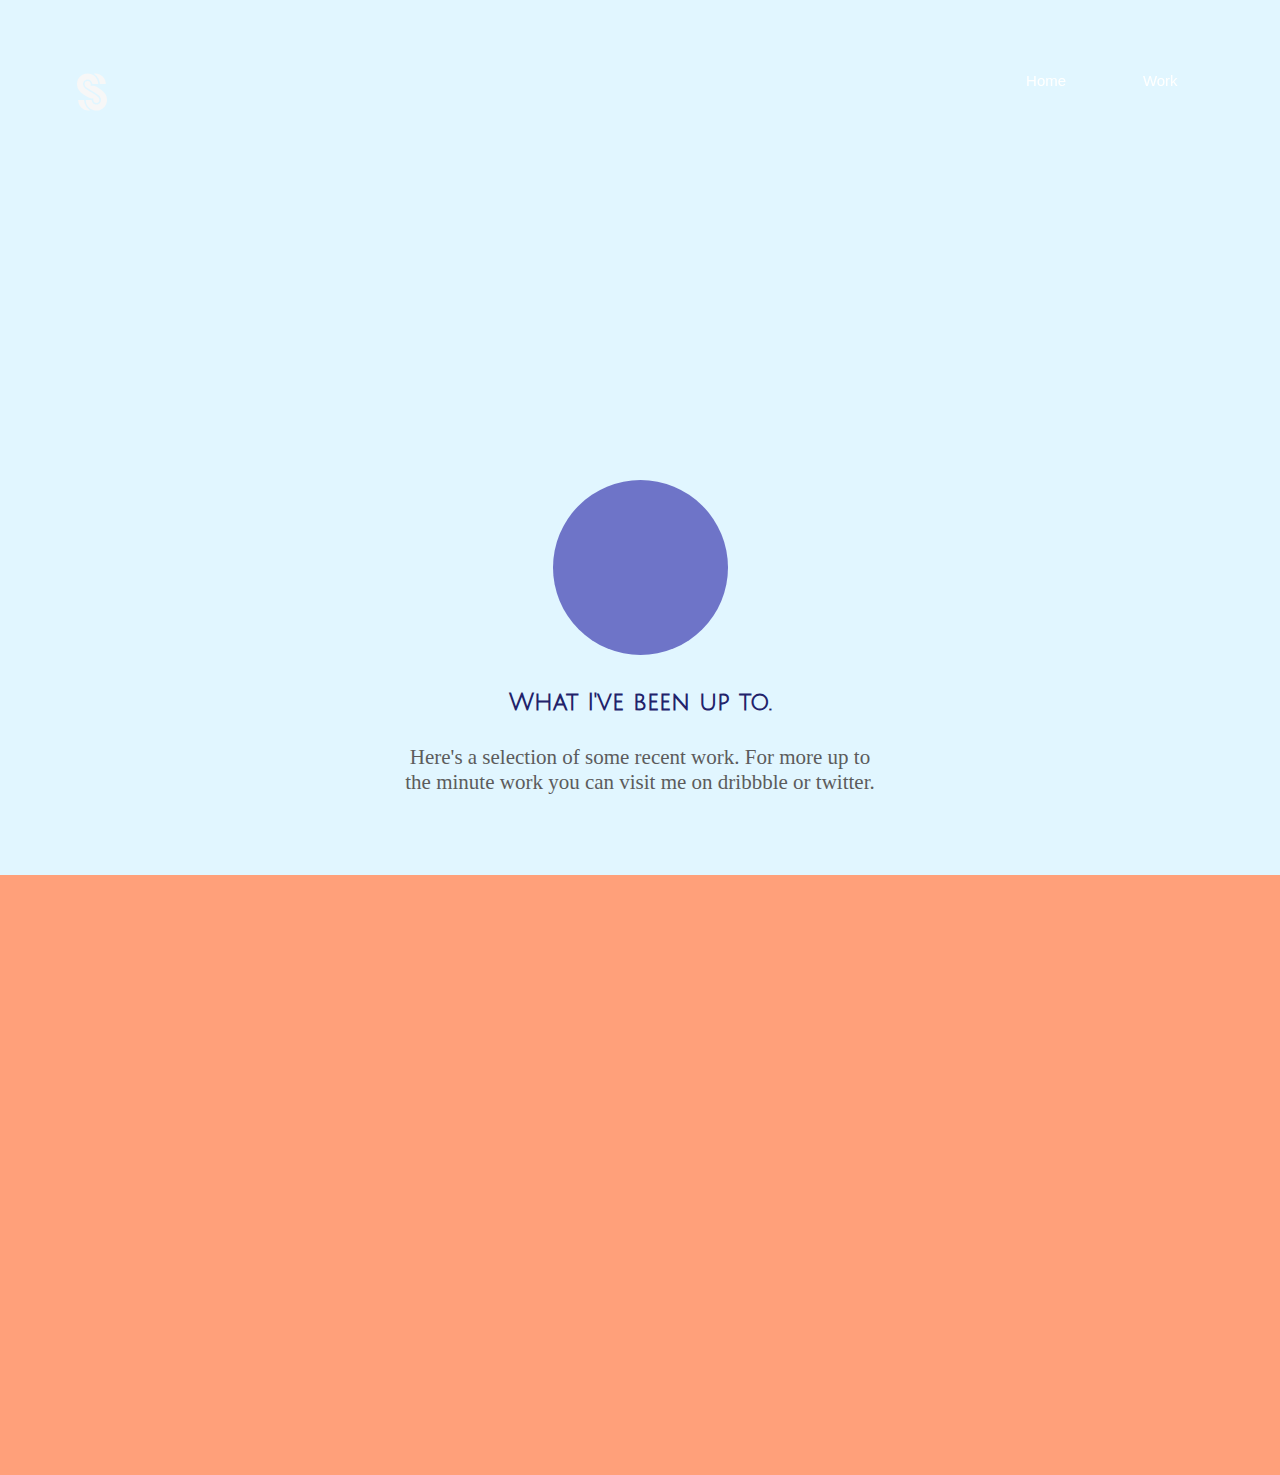
==== work.html @ a0c5b345 "work page update" ====
<!DOCTYPE html>
<html lang="en">
<head>
    <meta charset="UTF-8">
    <meta name="viewport" content="width=device-width, initial-scale=1.0">
    <meta http-equiv="X-UA-Compatible" content="ie=edge">
    <title>Sourabh Singh - a Web developer & designer - Home</title>
    <link rel="shortcut icon" type="image/png" href="assets/icon.png">
    <meta name="theme-color" content="#4e4ea1">
    <link rel="stylesheet" href="css/work-p.css">
</head>
<body>
    <section class="landscape">
        <img src="assets/landscape.svg" alt="landscape">
    </section>
    <section class="header-section">
        <header class="header">
            <div class="logo"><a href="https://www.portfolio2k19.tk/"><img src="assets/Mobo.svg" alt="logo" height="40"
                        width="30"></a></div>
            <div style="float: right; width: 100vw;">
                <ul>
                    <li><a href="https://www.portfolio2k19.tk/" class="link">Home</a></li>
                    <li><a href="work.html" class="link">Work</a></li>
                </ul>
            </div>
        
        </header>
    </section>
    <section class="svg-section">
        <div class="svg-div"></div>
        <div class="svg-text">
            <h3>What I've been up to.</h3>
            <p>Here's a selection of some recent work. For more up to
            the minute work you can visit me on dribbble or twitter.</p>
        </div>
        
    </section>
    <section class="project-section">
        <div class="project-div">

        </div>

    </section>
    <script src="https://ajax.googleapis.com/ajax/libs/jquery/3.4.1/jquery.min.js"></script>
    <script src="js/script.js"></script>
    <script src="js/work.js"></script>
</body>
</html>
---- css/work-p.css ----
@import url('https://fonts.googleapis.com/css?family=Julius+Sans+One|Open+Sans:400,700&display=swap');

*{
    margin: 0;
    padding: 0;
    box-sizing: border-box;
    overflow-x: hidden;
}

body{
     
       background-color: #e1f6ff; 
}
body::-webkit-scrollbar {
    width: 6px;
}
 
body::-webkit-scrollbar-track {
    background: transparent;
}
 
body::-webkit-scrollbar-thumb {
  background-color: #6e74c8;
    border-bottom-left-radius: 10px;
    border-bottom-right-radius: 10px;

}

header{
    display: flex;
    flex-direction: row;
    width:100vw;
    height:15vh;
    background:transparent;
    position: fixed;
    top: 0;
    overflow:hidden;
    transition: top 1s ease-in-out;
}

.fixed-header{
    background-color:rgba(110,116,200,0.8);
    height:20vh;
    z-index:999;
}
.nav-up {
    top: -30vh;
}


.logo{
    margin:8vh 0 0 6vw;
    position:absolute;
}
.mg{
    margin-top: 7vh;
}


header>div>ul{
    display: flex;
    flex-direction: row;
    float: right !important;
    list-style: none;
    margin:8vh 8vw 0 0 ;

}
header>div>ul>li{
    text-decoration: none;
}
header>div>ul>li>a{
    color:white;
     text-decoration: none;
     font-family: Verdana, Geneva, Tahoma, sans-serif;;
     padding-left:6vw;
     font-size: 15px;
    transition: color 0.5s;
}
.link:hover{
    color:#22226a;
}
.fcolor{
    color:white;
}

section{
    height:1800px;
    width: 100%;
}
.header-section{
    width: 100%;
    height: 400px;
    background: url("../assets/work-bg_3.svg") no-repeat;
    background-size: cover;
    background-position: 0  -20px;
}
.svg-section{
    width: 100%;
    height: 475px;
    align-content: center;
    text-align: center;
    overflow: hidden;
}
.svg-div{
    display: inline-block;
    background:#6e74c8;
    border-radius:50% ;
    height:175px;
    width: 175px;
    margin-top: 80px;

}
.svg-text{
    width: 100%;
    height:200px;
    font-family: serif;
    margin: 30px 0px 0px 0px;
}
.svg-text>h3{
    font-family: 'Julius Sans One', sans-serif;
    color:#22226a;
    font-size: 24px;
}
.svg-text>p{
    display: inline-block;
    font-size: 21px;
    margin-top:30px;
    width: 480px;
    color:rgb(92, 92, 92);
}


.project-section{
    width: 100%;
    height: auto;
}
.project-div{
    width: 100%;
    height: 600px;
    background: lightsalmon;
}


.landscape{
    display:none;
}


@media (max-width: 700px){
    .header-section{
    
    height: 400px;
    background: url("../assets/mh-bg_4.svg") no-repeat;
    background-size: cover;
    background-position:center;
}
.fixed-header{
    height: 16vh;
}
header>div>ul{
    
    margin:6vh 8vw 0 0 ;

}
.logo{
    margin:5vh 0 0 6vw;
    position:absolute;
}
.svg-text>p{
    font-size: 21px;
    margin-top:30px;
    color:rgb(92, 92, 92);
}
.svg-text>p{
    font-size: 21px;
    width:100%;
    
}
}

@media (max-width:800px) and (orientation:landscape){
    section{
        display:none;
    }
    footer{
        display:none;
    }
    .landscape{
        display: flex;
        width: 100vw;
        height: 100vh;
        position: absolute;
        justify-content: space-around;
        align-items: center;
        background:#6e74c8;
        
    }
    .landscape>img{
        width:25vh;
        height:25vh;
    }
}
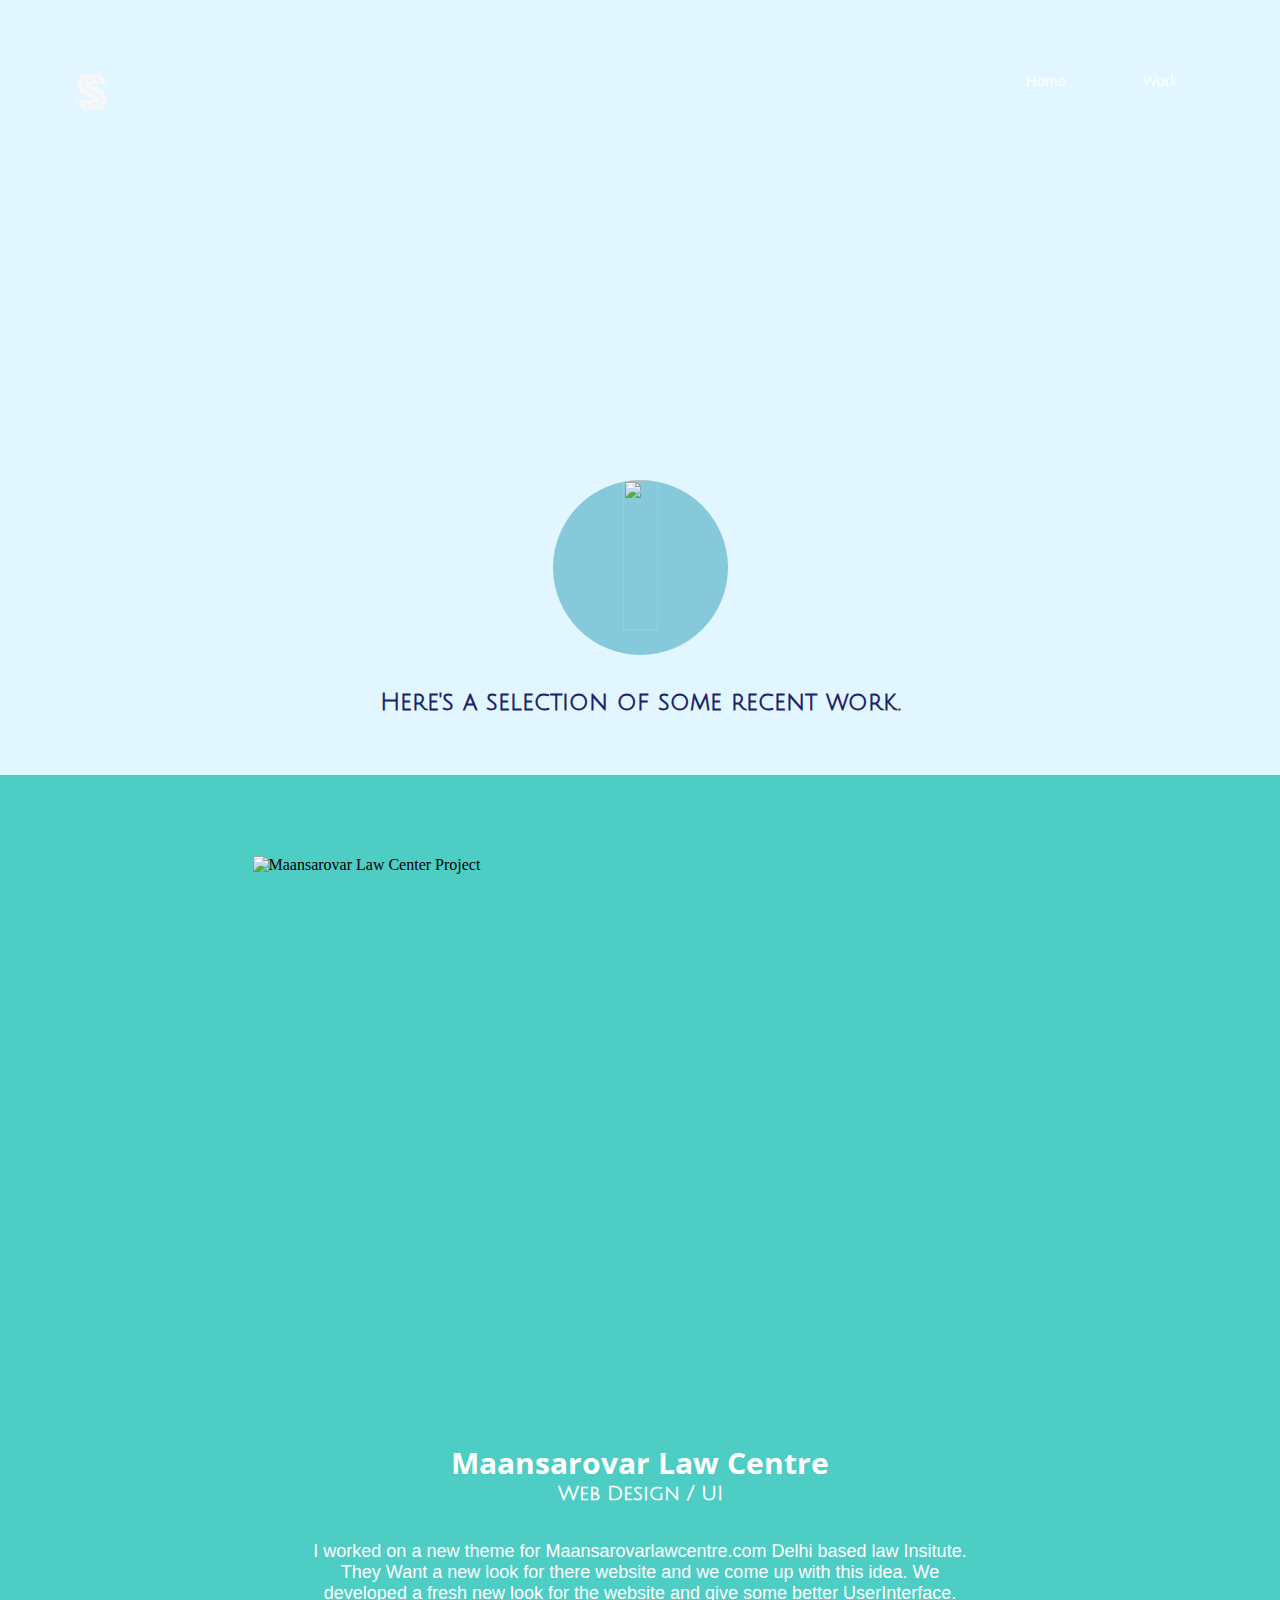
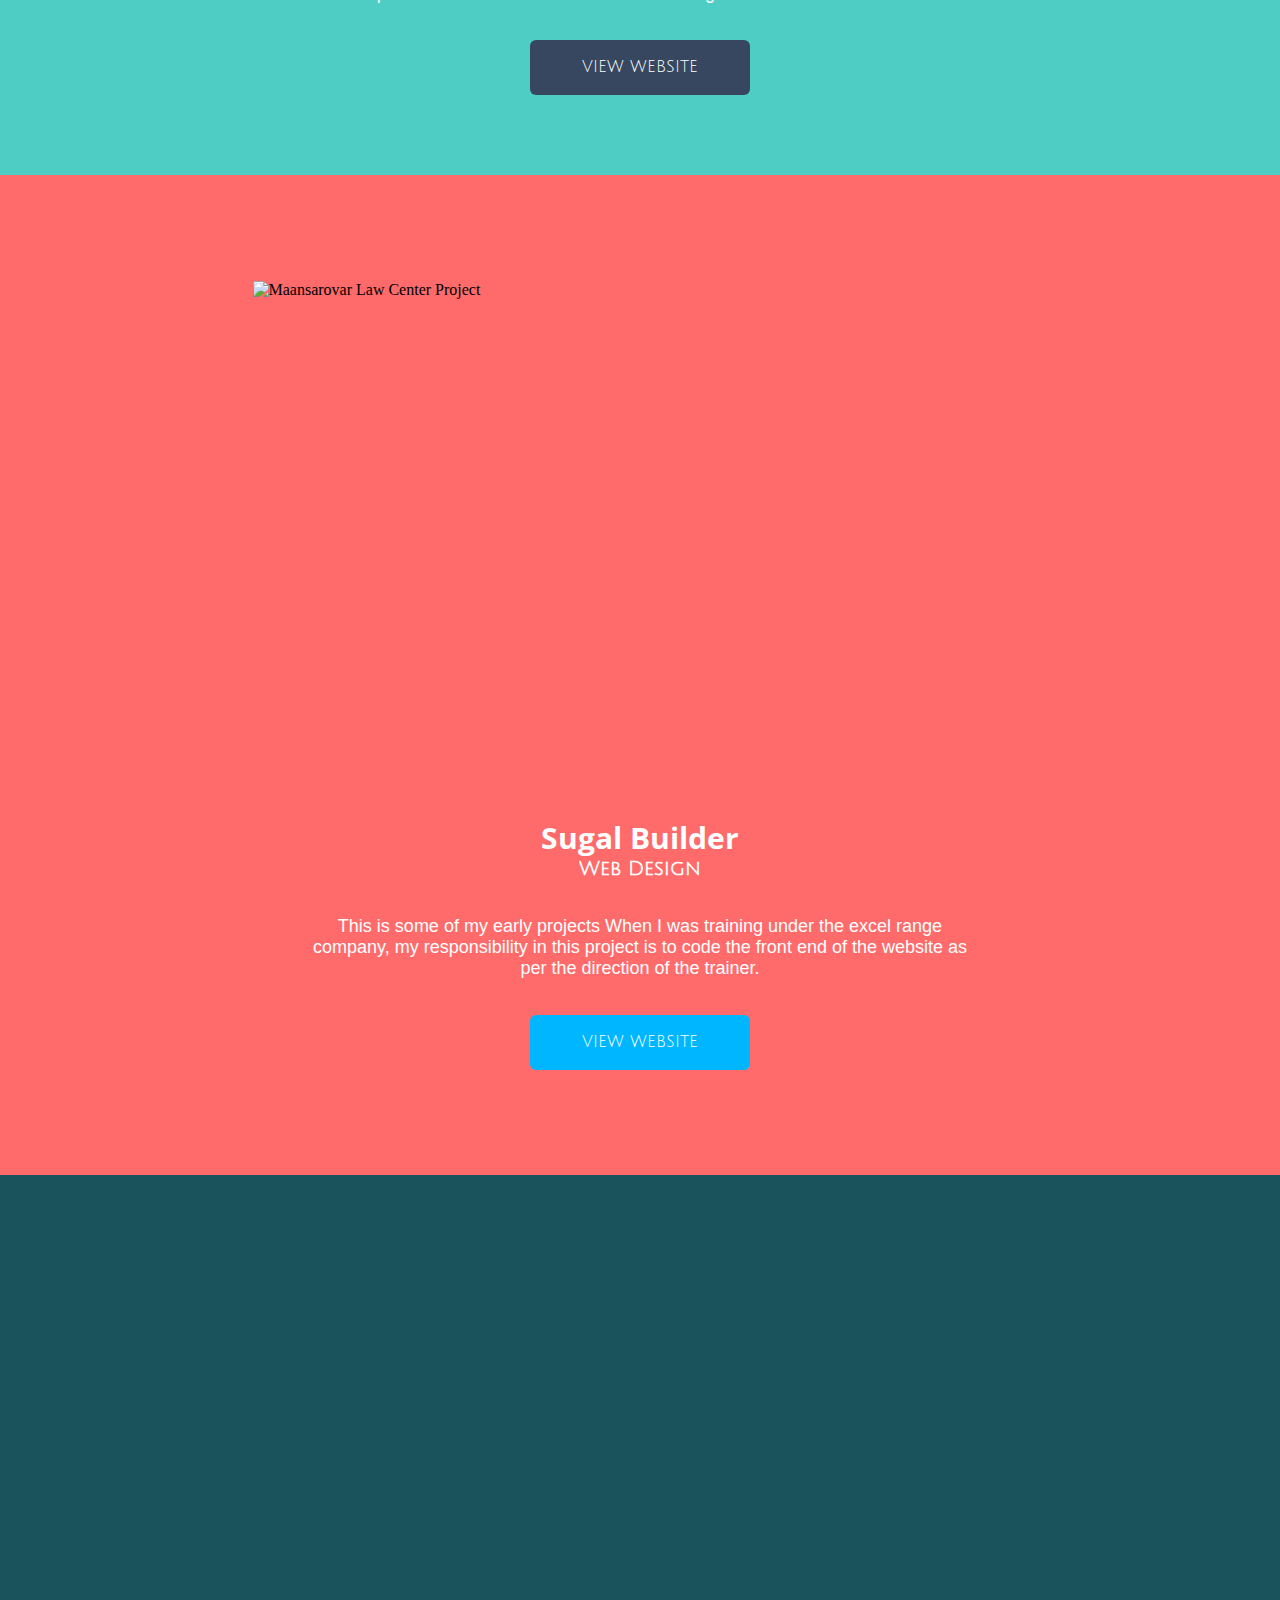
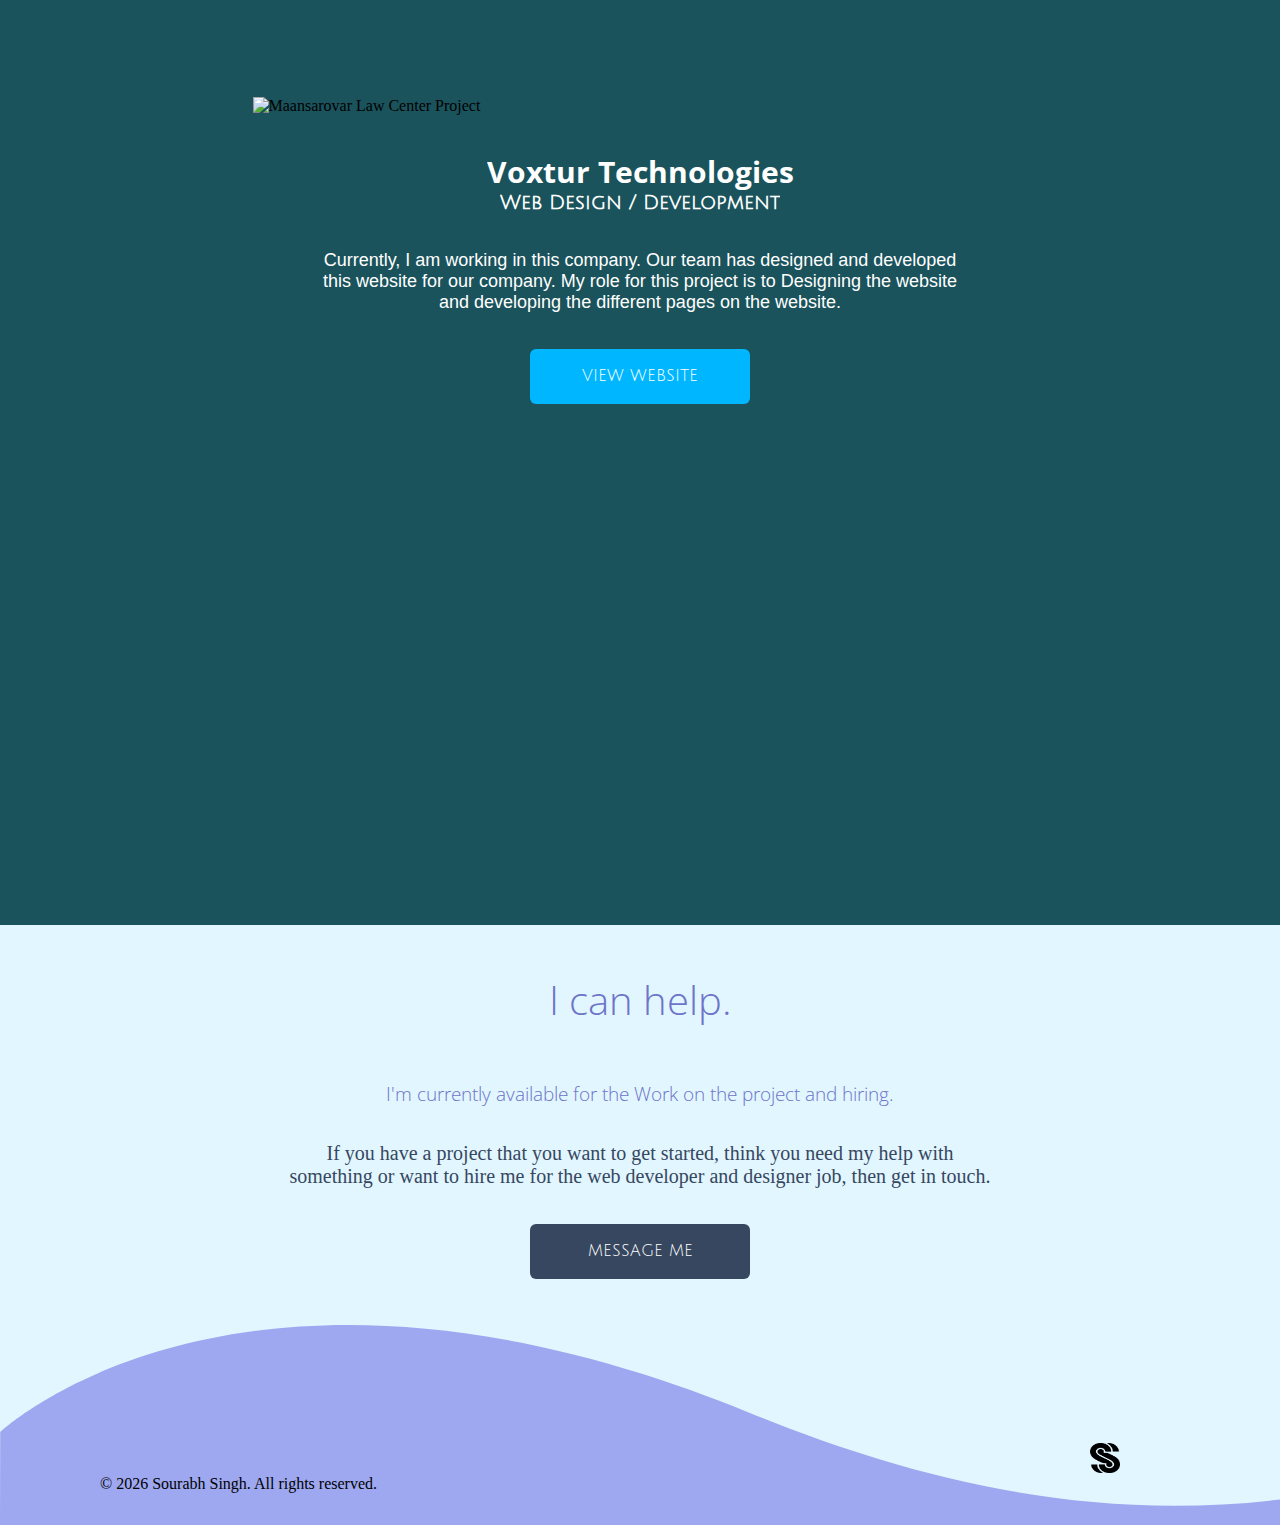
==== commit 846dafd6: "index update" ====
--- a/work.html
+++ b/work.html
@@ -27,20 +27,69 @@
         </header>
     </section>
     <section class="svg-section">
-        <div class="svg-div"></div>
+        <div class="svg-div">
+            <img src="assets/pen_1.png" style="height: 150px; width:35px;">
+        </div>
         <div class="svg-text">
-            <h3>What I've been up to.</h3>
-            <p>Here's a selection of some recent work. For more up to
-            the minute work you can visit me on dribbble or twitter.</p>
+            <h3>Here's a selection of some recent work.</h3>
         </div>
         
     </section>
     <section class="project-section">
         <div class="project-div">
+            <img src="assets/maan_1.png" alt="Maansarovar Law Center Project" class="project-img"><br><br>
+            <h1 class="ph">Maansarovar Law Centre</h1>
+            <h4 class="sph">Web Design / UI</h4><br><br>
+            <p class="dis">I worked on a new theme for Maansarovarlawcentre.com Delhi based law Insitute. They Want a new look for there website
+            and we come up with this idea. We developed a fresh new look for the website and give some better UserInterface. </p>
+            <Br><br> <a href="http://www.excelrange.com/test" target="_blank"><div class="pro-btn">VIEW WEBSITE</div></a>        
+        </div>
+        <div class="project-div" style="background-color: #FF6B6B">
+            <img src="assets/sbd.png" alt="Maansarovar Law Center Project" class="project-img img1" style="height: 500px;"><br><br>
+            <h1 class="ph">Sugal Builder</h1><p></p>
+            <h4 class="sph">Web Design</h4><br><br>
+            <p class="dis">This is some of my early projects When I was training under the excel range company, my responsibility in this project
+            is to code the front end of the website as per the direction of the trainer.
+            </p>
+            <Br><br> <a href="http://www.sbd.in" target="_blank">
+                <div class="pro-btn" style="background-color: rgb(0, 183, 255);">VIEW WEBSITE</div>
+            </a>
+        </div>
+        <div class="project-div mobo-div" style="background-color: #1A535C; height: 1350px;">
+            <img src="assets/vox_1.png" alt="Maansarovar Law Center Project" class="project-img img2" style="height: auto;"><br><br>
+            <h1 class="ph">Voxtur Technologies</h1>
+            <p></p>
+            <h4 class="sph">Web Design / Development</h4><br><br>
+            <p class="dis">
+                Currently, I am working in this company. Our team has designed and developed this website for our company. My role
+                for this project is to Designing the website and developing the different pages on the website.
+            </p>
+            <Br><br> <a href="http://www.voxturtechnologies.com" target="_blank">
+                <div class="pro-btn" style="background-color: rgb(0, 183, 255);">VIEW WEBSITE</div>
+            </a>
+        </div>
+        
+    </section>
+    <section class="msg-sec">
 
+            <h1 class="msg-h msg-h1">I can help.</h1><bR><Br><bR>
+            <h3 class="msg-h">I'm currently available for the Work on the project and hiring.</h3><Br><br>
+            <p class="msg-p">If you have a project that you want to get started, think you need my help with something or want to  hire me for the web
+            developer and designer job, then get in touch.</p><Br><br>
+            <a href="mailto:sourabhsingh01998@gmail.com" class="pro-btn">MESSAGE ME</a>
+    </section>
+    <footer>
+        <div class="copy">
+            <p>© <script type="text/javascript">
+                var dt = new Date();
+                document.write(dt.getFullYear()); 
+            </script> Sourabh Singh. All rights reserved.</p>
         </div>
-
-    </section>
+        <div class="address">
+            <center><img src="assets/icon.png"></center><br>
+            <!-- <p>H.no.- 285<br>Mungeshpur,<Br>Delhi-110039</p> -->
+        </div>
+    </footer>
     <script src="https://ajax.googleapis.com/ajax/libs/jquery/3.4.1/jquery.min.js"></script>
     <script src="js/script.js"></script>
     <script src="js/work.js"></script>
--- a/css/work-p.css
+++ b/css/work-p.css
@@ -39,7 +39,7 @@
 }
 
 .fixed-header{
-    background-color:rgba(110,116,200,0.8);
+    background-color:rgba(110,116,200,.9);
     height:20vh;
     z-index:999;
 }
@@ -96,14 +96,14 @@
 }
 .svg-section{
     width: 100%;
-    height: 475px;
+    height: 375px;
     align-content: center;
     text-align: center;
     overflow: hidden;
 }
 .svg-div{
     display: inline-block;
-    background:#6e74c8;
+    background:#86c9da;
     border-radius:50% ;
     height:175px;
     width: 175px;
@@ -121,13 +121,6 @@
     color:#22226a;
     font-size: 24px;
 }
-.svg-text>p{
-    display: inline-block;
-    font-size: 21px;
-    margin-top:30px;
-    width: 480px;
-    color:rgb(92, 92, 92);
-}
 
 
 .project-section{
@@ -136,9 +129,114 @@
 }
 .project-div{
     width: 100%;
-    height: 600px;
-    background: lightsalmon;
-}
+    height: 1000px;
+    background: #4ECDC4;
+    display: flex;
+    flex-direction: column;
+    justify-content: center;
+    align-items: center;
+}
+
+.project-img{
+    width: 775px;
+    height: 550px;
+}
+
+.ph{
+     font-family: 'Open Sans';
+    color:white;
+    font-size: 30px;
+}
+
+.sph{
+    font-family: 'Julius Sans one';
+    color: white;
+    font-size: 20px;
+}
+.dis{
+    width: 52%;
+    font-family: Arial, Helvetica, sans-serif;
+    color:white;
+    font-size: 18px;
+    text-align: center;
+    font-weight: lighter;
+}
+
+.pro-btn{
+    width:220px;
+    height: 55px;
+    background-color: #374760;
+    border:none;
+    border-radius: 6px;
+    display: flex;
+    align-items: center;
+    justify-content: space-around;
+    font-family: 'Julius Sans one';
+    font-size: 16px;
+    color:white;
+    text-decoration: none;
+}
+
+.pro-btn:hover{
+    background-color: #2c384b;
+}
+
+
+a{
+    text-decoration: none;
+}
+
+footer{
+        background: url("../assets/footer_2.svg") no-repeat;
+        background-size:cover;
+        background-position:left bottom;
+        height: 200px;
+        width: 100%;
+        overflow: hidden;
+}
+.copy>p{
+    color:black;
+    margin-top:150px;
+    margin-left: 100px;
+}
+.address{
+   float: right;
+   position: relative;
+   bottom:50px;
+   color:black;
+   align-items: center;
+   font-family: Arial, Helvetica, sans-serif;
+   margin-right :160px;
+}
+.address>center>img{
+    height:30px;
+    width: 30px;
+}
+
+.msg-sec{
+    height:400px;
+     display: flex;
+    flex-direction: column;
+    justify-content: center;
+    align-items: center;
+}
+
+.msg-h{
+    color:#6e74c8;
+    font-family: "Open Sans";
+    font-weight: lighter;
+}
+.msg-h1{
+    font-size:40px;
+}
+.msg-p{
+    color:#374760;
+    font-size: 20px;
+    width:55%;
+    text-align: center;
+}
+
+
 
 
 .landscape{
@@ -175,6 +273,77 @@
     font-size: 21px;
     width:100%;
     
+}
+.project-div{
+    width: 100%;
+    height: 700px;
+}
+.project-img{
+    width: 350px;
+    height: 250px;
+}
+.ph{
+    font-size: 25px;
+}
+
+.sph{
+   
+    font-size: 18px;
+}
+.dis{
+    width:95%;
+    font-size: 18px;
+    
+}
+
+footer{
+    height: 80px;
+    background-size:100%;
+}
+
+.copy>p{
+    font-size: 2vw;
+        margin-top:60px;
+    margin-left: 10px;
+}
+.address{
+   float: right;
+   position: relative;
+   bottom:30px;
+   color:black;
+   align-items: center;
+   font-family: Arial, Helvetica, sans-serif;
+   margin-right :70px;
+}
+.address>center>img{
+    height:22px;
+    width: 22px;
+}
+
+.img1{
+    height: 250px!important;
+}
+.mobo-div{
+    height: 850px!important;
+}
+.msg-sec{
+    height:500px;
+     
+}
+
+.msg-h{
+    font-size: 20px;
+    text-align: center;
+    width:95%;
+}
+.msg-h1{
+    font-size:35px;
+}
+.msg-p{
+    color:#374760;
+    font-size: 20px;
+    width:95%;
+    text-align: center;
 }
 }
 
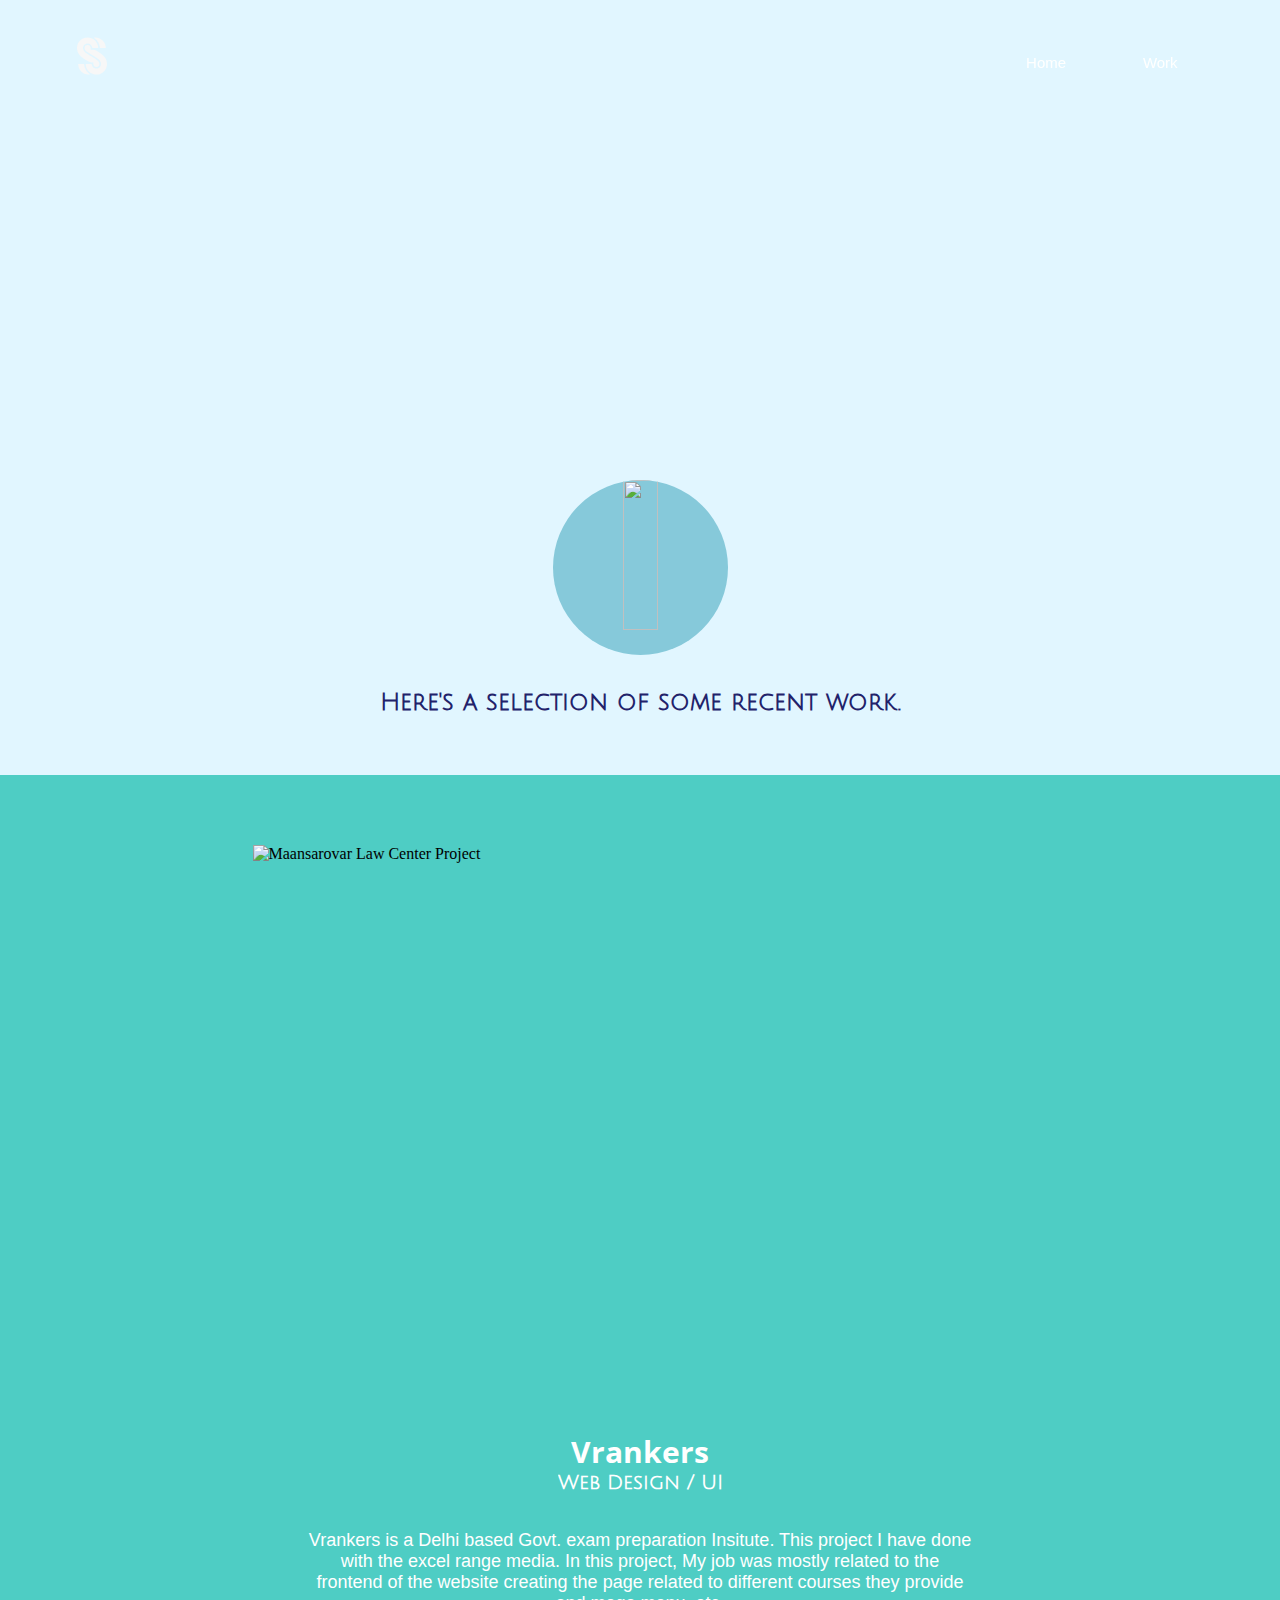
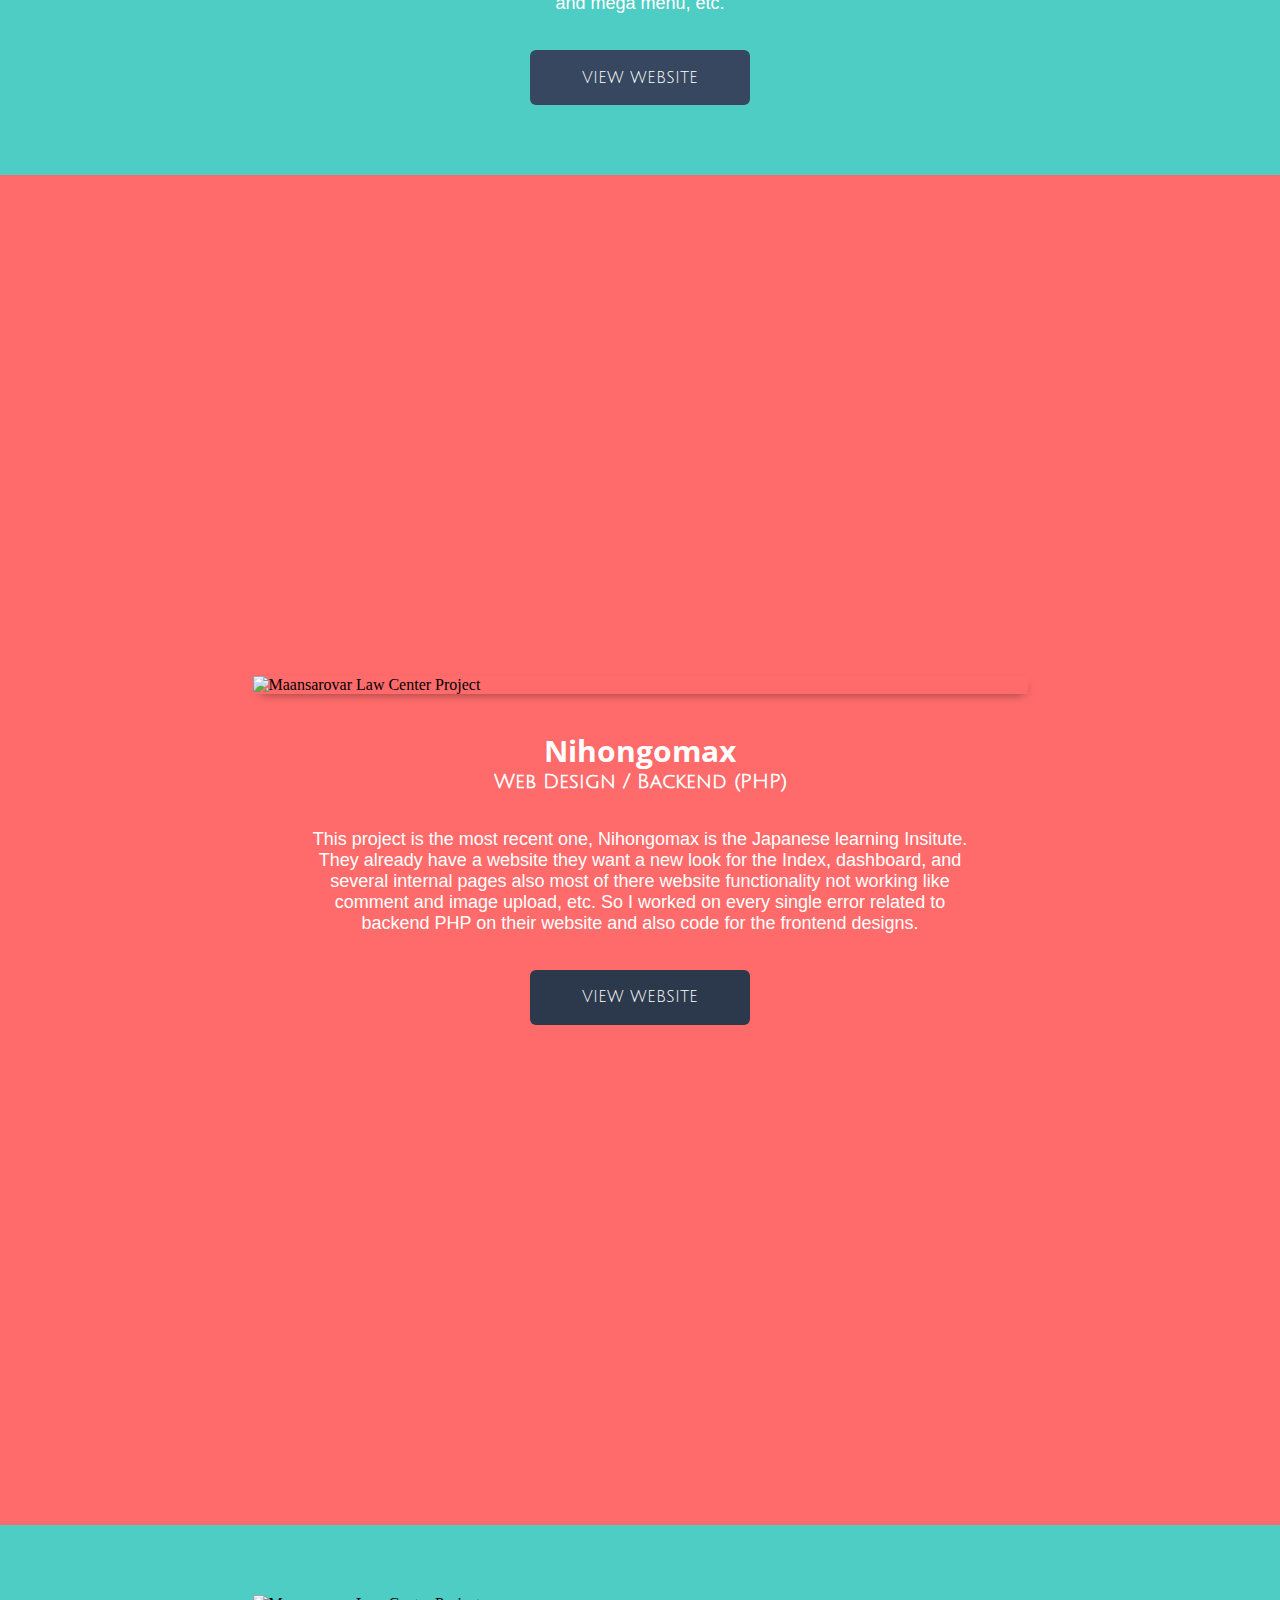
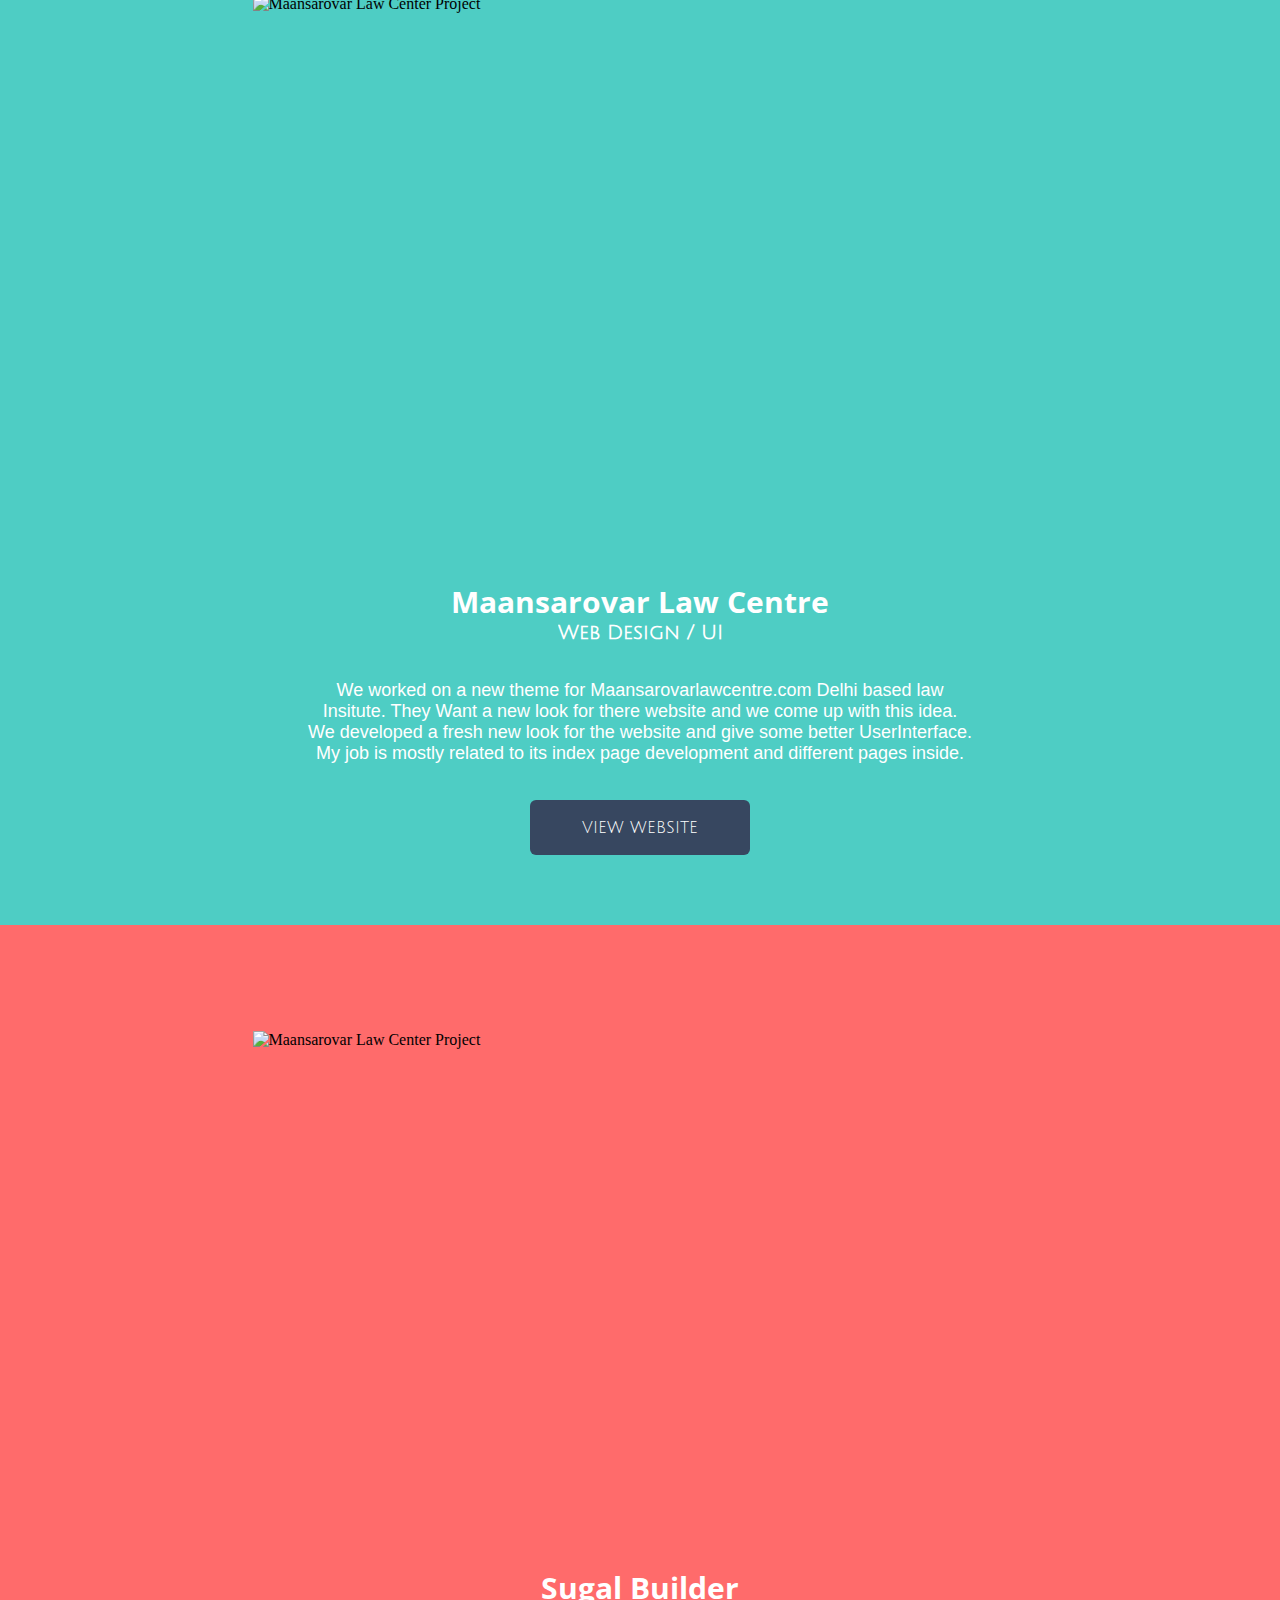
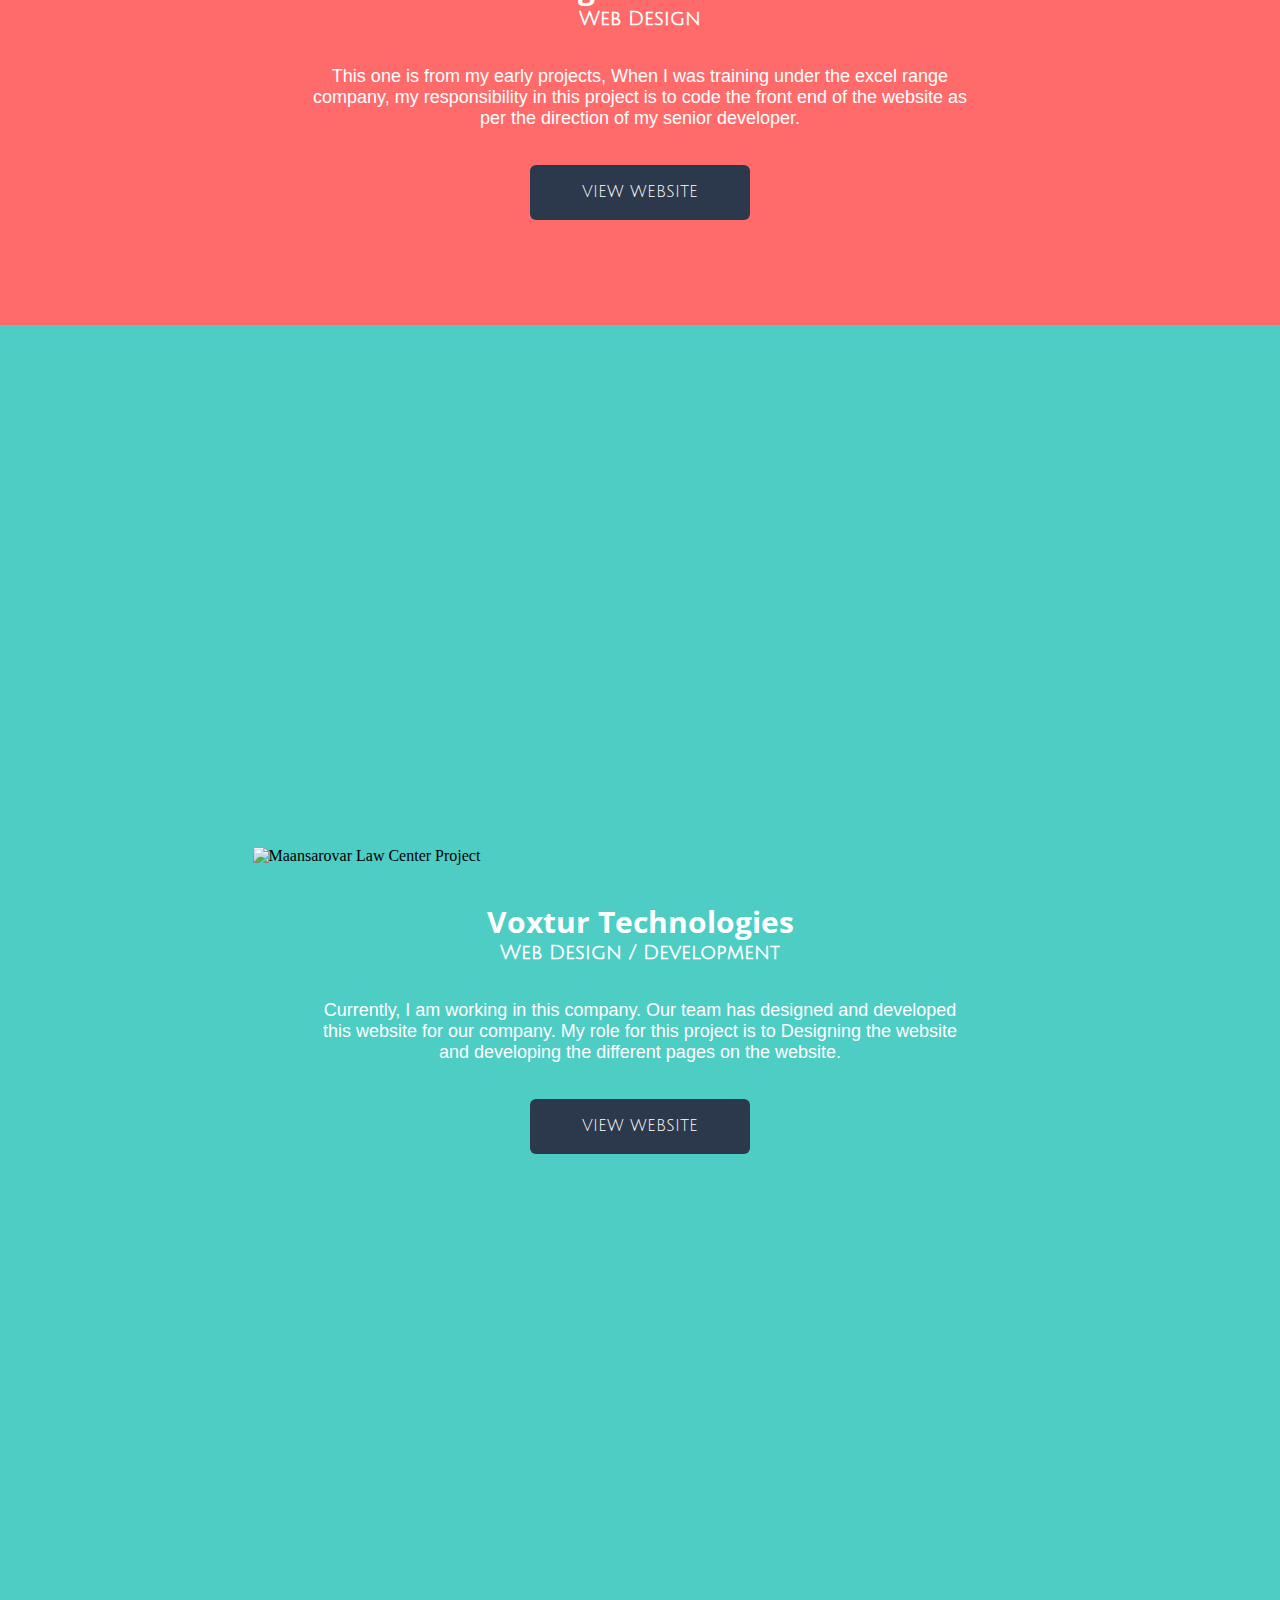
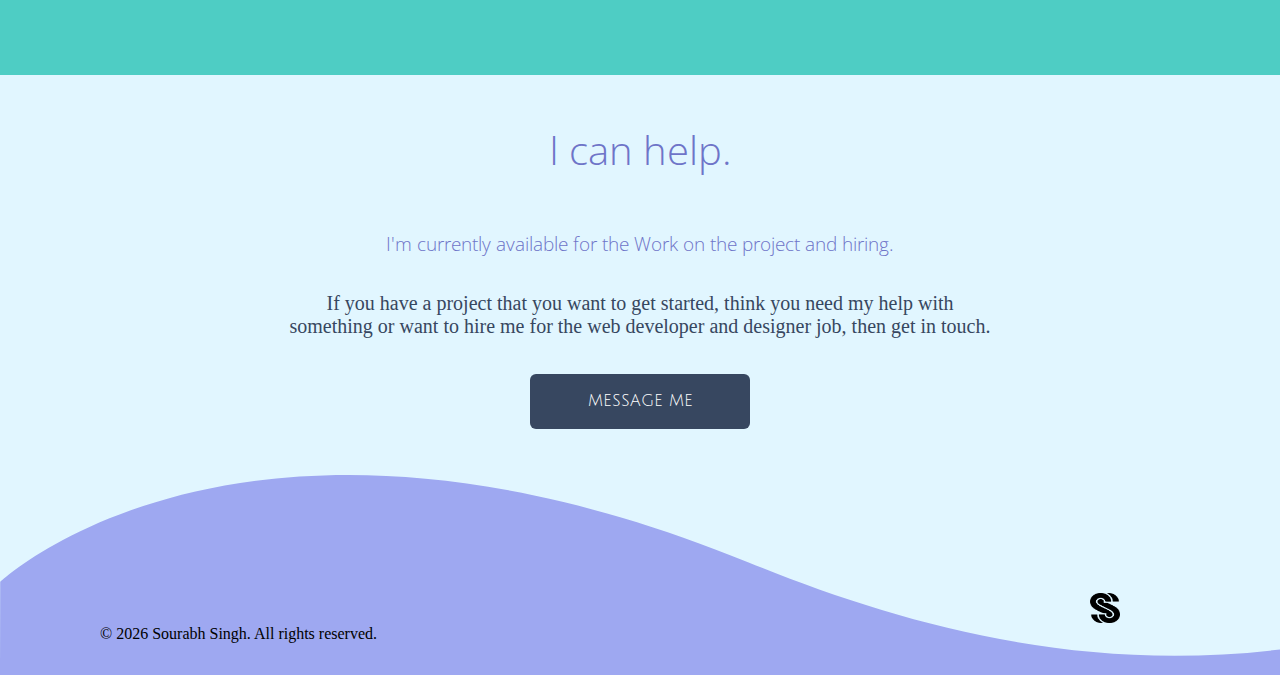
==== commit e89af4bc: "add new projects/ fix errors" ====
--- a/work.html
+++ b/work.html
@@ -3,8 +3,12 @@
 <head>
     <meta charset="UTF-8">
     <meta name="viewport" content="width=device-width, initial-scale=1.0">
+    <meta name="language" content="English">
+   
+
+
     <meta http-equiv="X-UA-Compatible" content="ie=edge">
-    <title>Sourabh Singh - a Web developer & designer - Home</title>
+    <title>Sourabh Singh - a Web developer & designer - Work</title>
     <link rel="shortcut icon" type="image/png" href="assets/icon.png">
     <meta name="theme-color" content="#4e4ea1">
     <link rel="stylesheet" href="css/work-p.css">
@@ -15,11 +19,11 @@
     </section>
     <section class="header-section">
         <header class="header">
-            <div class="logo"><a href="https://www.portfolio2k19.tk/"><img src="assets/Mobo.svg" alt="logo" height="40"
+            <div class="logo"><a href="/"><img src="assets/Mobo.svg" alt="logo" height="40"
                         width="30"></a></div>
-            <div style="float: right; width: 100vw;">
+            <div>
                 <ul>
-                    <li><a href="https://www.portfolio2k19.tk/" class="link">Home</a></li>
+                    <li><a href="/" class="link">Home</a></li>
                     <li><a href="work.html" class="link">Work</a></li>
                 </ul>
             </div>
@@ -36,26 +40,60 @@
         
     </section>
     <section class="project-section">
+        <!-- new projects added -->
+        <div class="project-div">
+            <img src="assets/vrankers.png" alt="Maansarovar Law Center Project" class="project-img"><br><br>
+            <h1 class="ph">Vrankers</h1>
+            <h4 class="sph">Web Design / UI</h4><br><br>
+            <p class="dis">Vrankers is a Delhi based Govt. exam preparation Insitute. This project I have done with the excel range media. In this
+            project, My job was mostly related to the frontend of the website creating the page related to different courses they
+            provide and mega menu, etc.
+            </p>
+            <Br><br> <a href="http://vrankers.com/frontend/" target="_blank">
+                <div class="pro-btn">VIEW WEBSITE</div>
+            </a>
+        </div>
+        <div class="project-div mobo-div" style="background-color: #FF6B6B; height: 1350px;">
+            <img src="assets/nihongomax.png" alt="Maansarovar Law Center Project" class="project-img img2"
+                style="height: auto;-webkit-box-shadow: 2px 4px 11px -6px rgba(0,0,0,0.75);
+-moz-box-shadow: 2px 4px 11px -6px rgba(0,0,0,0.75);
+box-shadow: 2px 4px 11px -6px rgba(0,0,0,0.75);;"><br><br>
+            <h1 class="ph">Nihongomax</h1>
+            <p></p>
+            <h4 class="sph">Web Design / Backend (PHP)</h4><br><br>
+            <p class="dis">
+                This project is the most recent one, Nihongomax is the Japanese learning Insitute. They already have a website they want
+                a new look for the Index, dashboard, and several internal pages also most of there website functionality not working
+                like comment and image upload, etc. So I worked on every single error related to backend PHP on their website and also
+                code for the frontend designs.
+
+            </p>
+            <Br><br> <a href="https://nihongomax.com/" target="_blank">
+                <div class="pro-btn" style="background-color: #2c384b;">VIEW WEBSITE</div>
+            </a>
+        </div>
+        <!-- new project end here -->
         <div class="project-div">
             <img src="assets/maan_1.png" alt="Maansarovar Law Center Project" class="project-img"><br><br>
             <h1 class="ph">Maansarovar Law Centre</h1>
             <h4 class="sph">Web Design / UI</h4><br><br>
-            <p class="dis">I worked on a new theme for Maansarovarlawcentre.com Delhi based law Insitute. They Want a new look for there website
-            and we come up with this idea. We developed a fresh new look for the website and give some better UserInterface. </p>
+            <p class="dis">We worked on a new theme for Maansarovarlawcentre.com Delhi based law Insitute. They Want a new look for there website
+            and we come up with this idea. We developed a fresh new look for the website and give some better UserInterface. My job
+            is mostly related to its index page development and different pages inside.</p>
             <Br><br> <a href="http://www.excelrange.com/test" target="_blank"><div class="pro-btn">VIEW WEBSITE</div></a>        
         </div>
         <div class="project-div" style="background-color: #FF6B6B">
             <img src="assets/sbd.png" alt="Maansarovar Law Center Project" class="project-img img1" style="height: 500px;"><br><br>
             <h1 class="ph">Sugal Builder</h1><p></p>
             <h4 class="sph">Web Design</h4><br><br>
-            <p class="dis">This is some of my early projects When I was training under the excel range company, my responsibility in this project
-            is to code the front end of the website as per the direction of the trainer.
+            <p class="dis">This one is from my early projects, When I was training under the excel range company, my responsibility in this project
+            is to code the front end of the website as per the direction of my senior developer.
             </p>
             <Br><br> <a href="http://www.sbd.in" target="_blank">
-                <div class="pro-btn" style="background-color: rgb(0, 183, 255);">VIEW WEBSITE</div>
+                <div class="pro-btn" style="background-color: #2c384b;">VIEW WEBSITE</div>
             </a>
         </div>
-        <div class="project-div mobo-div" style="background-color: #1A535C; height: 1350px;">
+        <div class="project-div mobo-div" style=" height: 1350px;">
             <img src="assets/vox_1.png" alt="Maansarovar Law Center Project" class="project-img img2" style="height: auto;"><br><br>
             <h1 class="ph">Voxtur Technologies</h1>
             <p></p>
@@ -65,7 +103,7 @@
                 for this project is to Designing the website and developing the different pages on the website.
             </p>
             <Br><br> <a href="http://www.voxturtechnologies.com" target="_blank">
-                <div class="pro-btn" style="background-color: rgb(0, 183, 255);">VIEW WEBSITE</div>
+                <div class="pro-btn" style="background-color:#2c384b;">VIEW WEBSITE</div>
             </a>
         </div>
         
@@ -80,9 +118,9 @@
     </section>
     <footer>
         <div class="copy">
-            <p>© <script type="text/javascript">
+            <p id="yearDisplay"><script type="text/javascript">
                 var dt = new Date();
-                document.write(dt.getFullYear()); 
+                document.getElementById('yearDisplay').innerText = "© "+dt.getFullYear(); 
             </script> Sourabh Singh. All rights reserved.</p>
         </div>
         <div class="address">
@@ -94,4 +132,4 @@
     <script src="js/script.js"></script>
     <script src="js/work.js"></script>
 </body>
-</html>+</html>
--- a/css/work-p.css
+++ b/css/work-p.css
@@ -30,17 +30,18 @@
     display: flex;
     flex-direction: row;
     width:100vw;
-    height:15vh;
+    height:auto;
     background:transparent;
     position: fixed;
     top: 0;
     overflow:hidden;
     transition: top 1s ease-in-out;
+     justify-content: space-between;
 }
 
 .fixed-header{
     background-color:rgba(110,116,200,.9);
-    height:20vh;
+    height:auto;
     z-index:999;
 }
 .nav-up {
@@ -49,11 +50,12 @@
 
 
 .logo{
-    margin:8vh 0 0 6vw;
-    position:absolute;
+    margin:4vh 0 0 6vw;
+    
 }
 .mg{
-    margin-top: 7vh;
+    margin-top: 4vh;
+    margin-bottom:4vh;
 }
 
 
@@ -62,7 +64,7 @@
     flex-direction: row;
     float: right !important;
     list-style: none;
-    margin:8vh 8vw 0 0 ;
+    margin:6vh 8vw 0 0 ;
 
 }
 header>div>ul>li{
@@ -253,16 +255,16 @@
     background-position:center;
 }
 .fixed-header{
-    height: 16vh;
+    height: auto;
 }
 header>div>ul{
     
-    margin:6vh 8vw 0 0 ;
+    margin:5vh 8vw 0 0 ;
 
 }
 .logo{
-    margin:5vh 0 0 6vw;
-    position:absolute;
+    margin:3vh 0 3vh 6vw;
+   
 }
 .svg-text>p{
     font-size: 21px;
@@ -352,6 +354,9 @@
         display:none;
     }
     footer{
+        display:none;
+    }
+    .msg-sec{
         display:none;
     }
     .landscape{
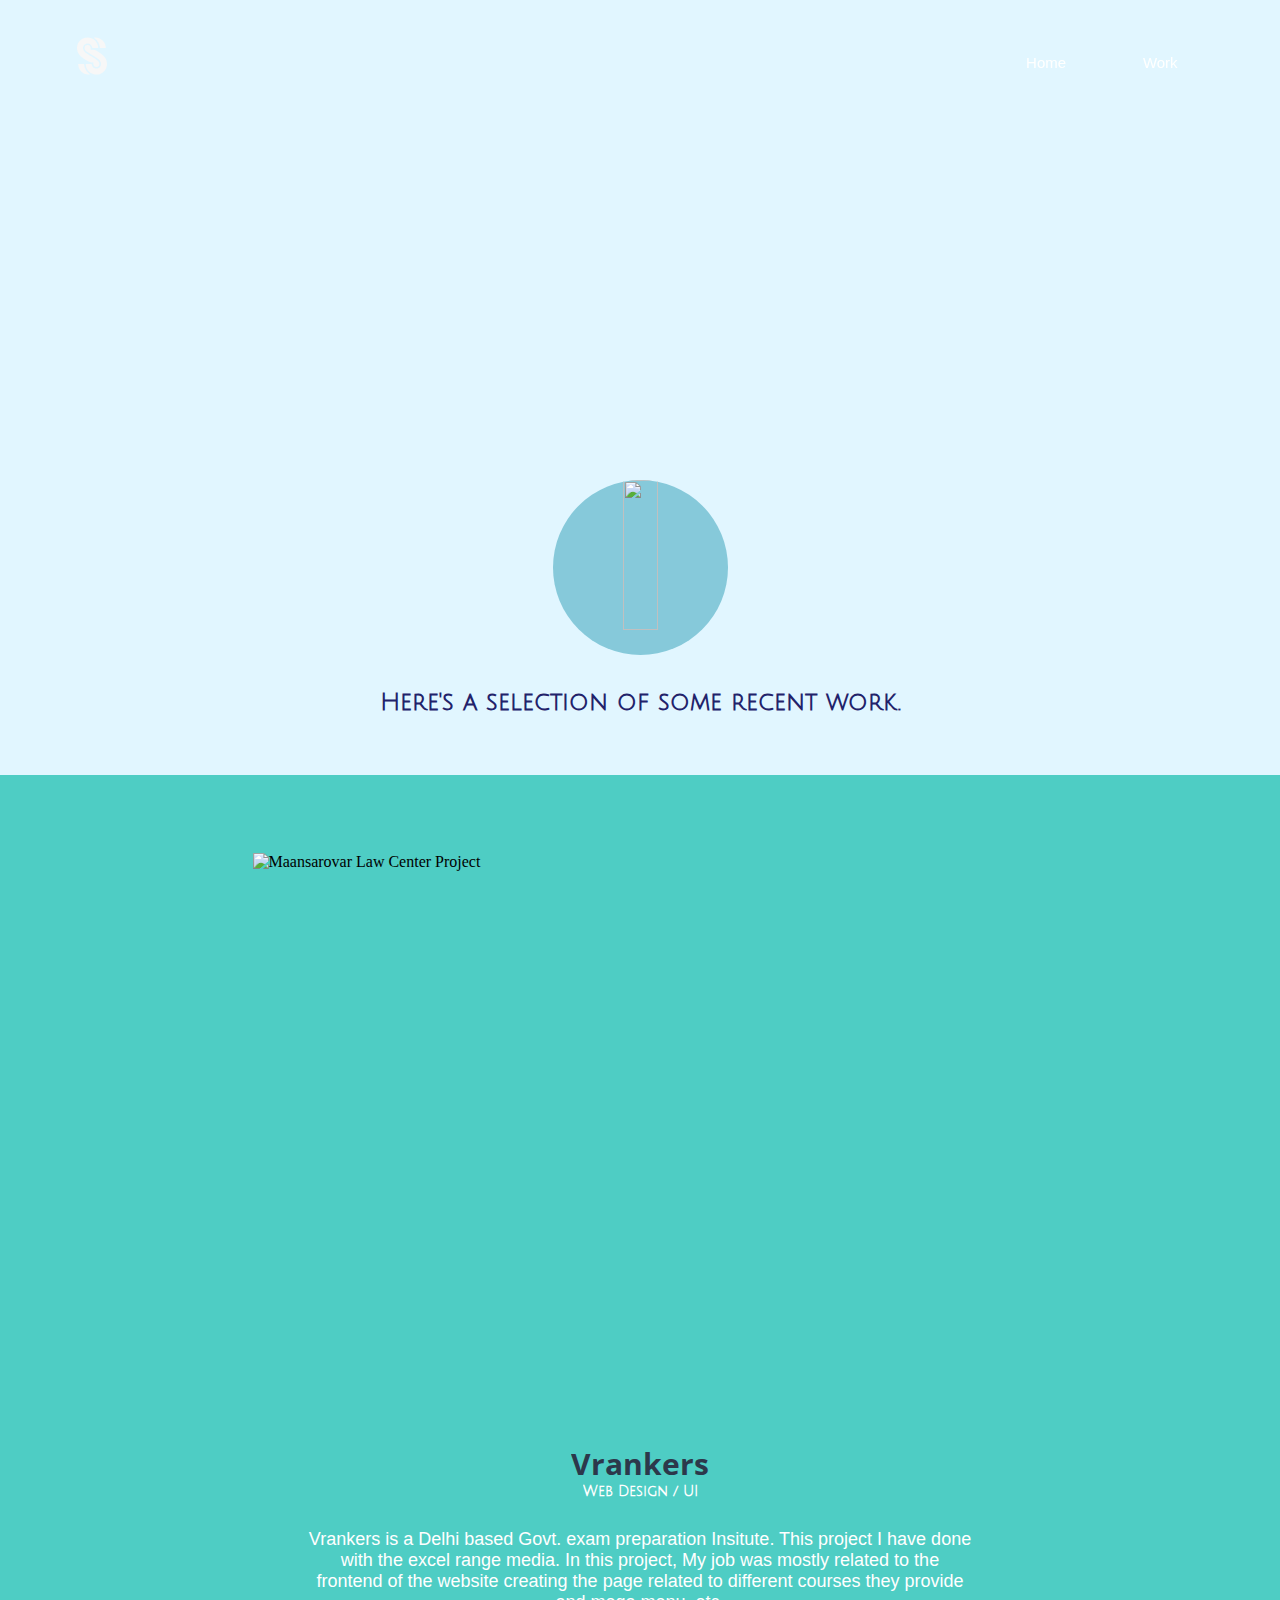
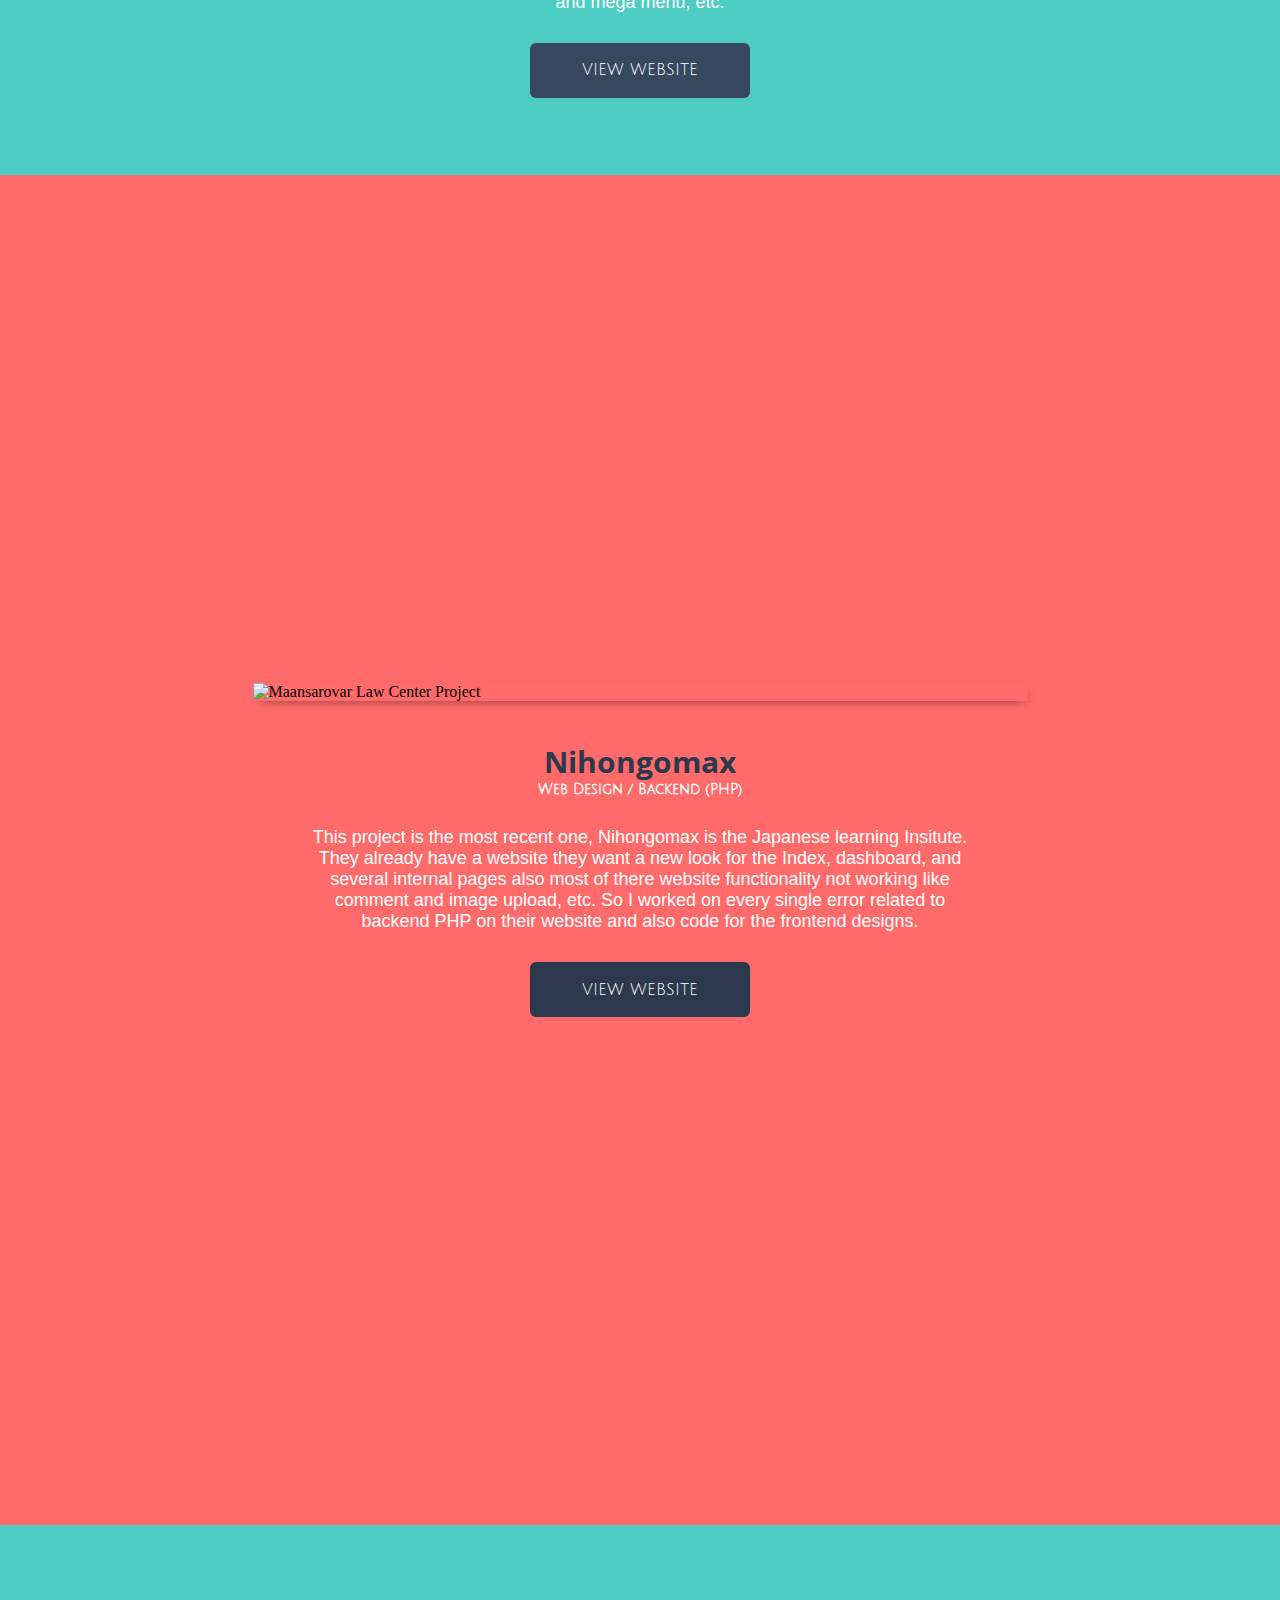
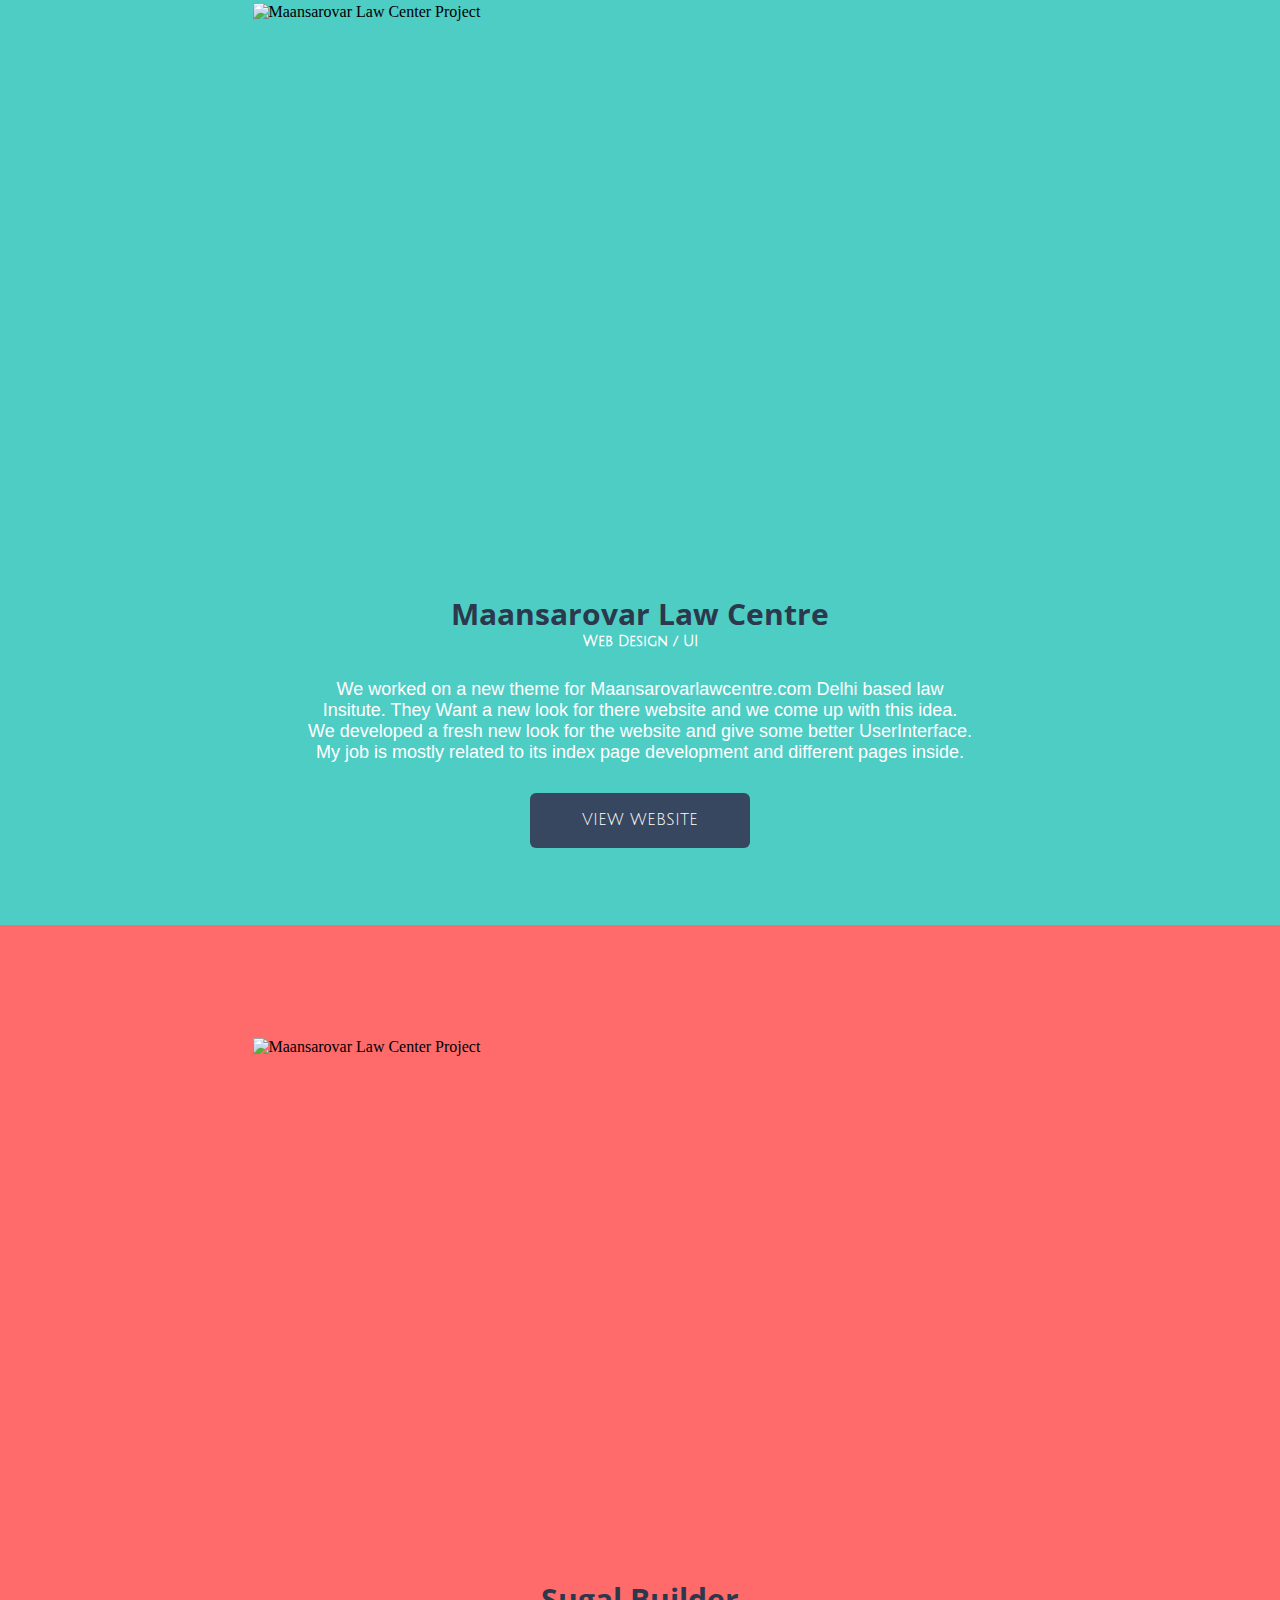
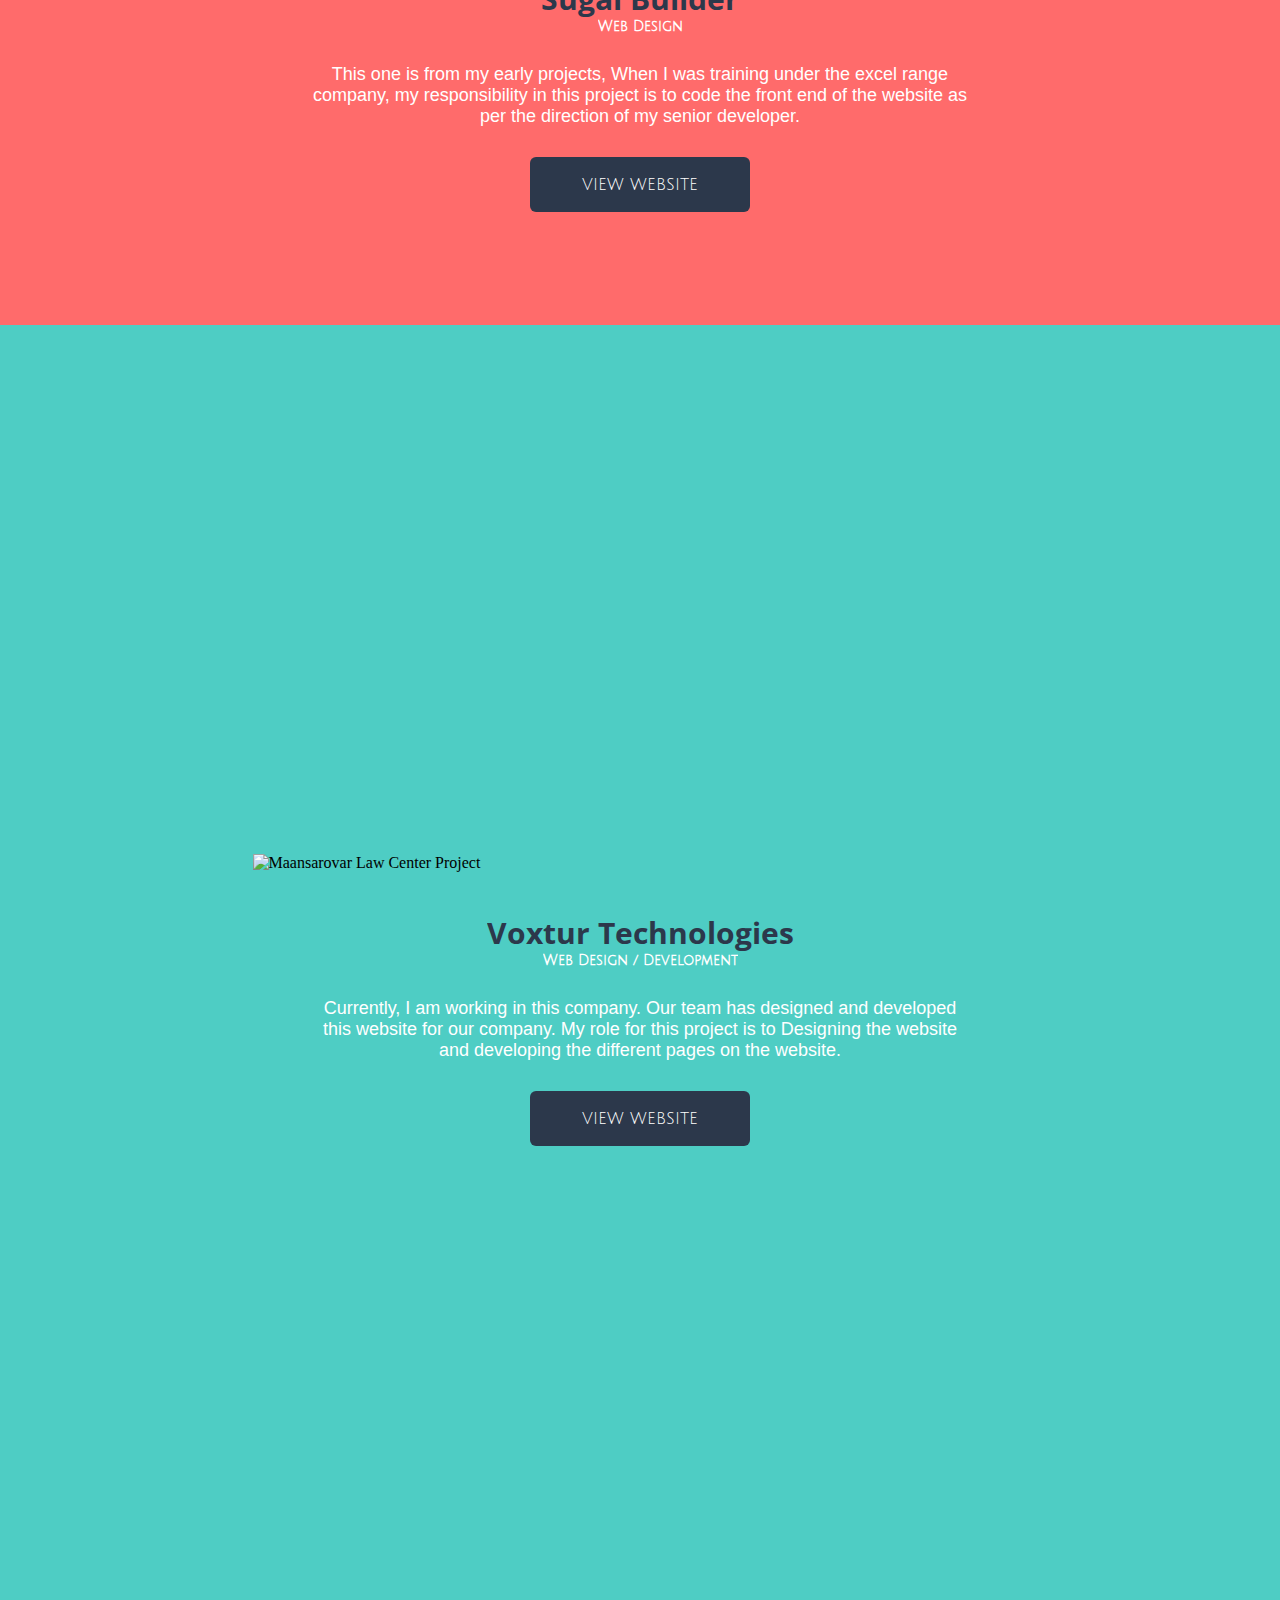
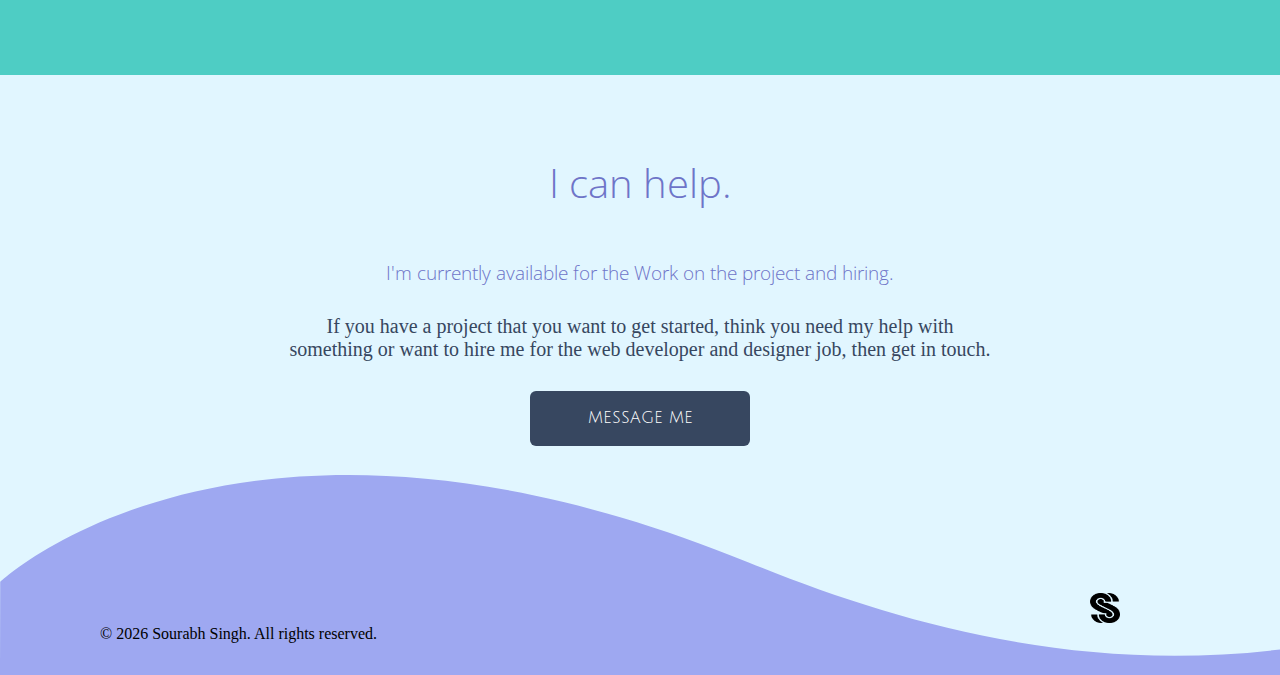
==== commit bd4d221d: "add new projects/ fix errors" ====
--- a/work.html
+++ b/work.html
@@ -42,14 +42,14 @@
     <section class="project-section">
         <!-- new projects added -->
         <div class="project-div">
-            <img src="assets/vrankers.png" alt="Maansarovar Law Center Project" class="project-img"><br><br>
+            <img src="assets/vrankers.png" alt="Maansarovar Law Center Project" class="project-img">
             <h1 class="ph">Vrankers</h1>
-            <h4 class="sph">Web Design / UI</h4><br><br>
+            <h4 class="sph">Web Design / UI</h4>
             <p class="dis">Vrankers is a Delhi based Govt. exam preparation Insitute. This project I have done with the excel range media. In this
             project, My job was mostly related to the frontend of the website creating the page related to different courses they
             provide and mega menu, etc.
             </p>
-            <Br><br> <a href="http://vrankers.com/frontend/" target="_blank">
+             <a href="http://vrankers.com/frontend/" target="_blank">
                 <div class="pro-btn">VIEW WEBSITE</div>
             </a>
         </div>
@@ -57,10 +57,10 @@
             <img src="assets/nihongomax.png" alt="Maansarovar Law Center Project" class="project-img img2"
                 style="height: auto;-webkit-box-shadow: 2px 4px 11px -6px rgba(0,0,0,0.75);
 -moz-box-shadow: 2px 4px 11px -6px rgba(0,0,0,0.75);
-box-shadow: 2px 4px 11px -6px rgba(0,0,0,0.75);;"><br><br>
+box-shadow: 2px 4px 11px -6px rgba(0,0,0,0.75);">
             <h1 class="ph">Nihongomax</h1>
             <p></p>
-            <h4 class="sph">Web Design / Backend (PHP)</h4><br><br>
+            <h4 class="sph">Web Design / Backend (PHP)</h4>
             <p class="dis">
                 This project is the most recent one, Nihongomax is the Japanese learning Insitute. They already have a website they want
                 a new look for the Index, dashboard, and several internal pages also most of there website functionality not working
@@ -68,41 +68,41 @@
                 code for the frontend designs.
 
             </p>
-            <Br><br> <a href="https://nihongomax.com/" target="_blank">
+             <a href="https://nihongomax.com/" target="_blank">
                 <div class="pro-btn" style="background-color: #2c384b;">VIEW WEBSITE</div>
             </a>
         </div>
         <!-- new project end here -->
         <div class="project-div">
-            <img src="assets/maan_1.png" alt="Maansarovar Law Center Project" class="project-img"><br><br>
+            <img src="assets/maan_1.png" alt="Maansarovar Law Center Project" class="project-img">
             <h1 class="ph">Maansarovar Law Centre</h1>
-            <h4 class="sph">Web Design / UI</h4><br><br>
+            <h4 class="sph">Web Design / UI</h4>
             <p class="dis">We worked on a new theme for Maansarovarlawcentre.com Delhi based law Insitute. They Want a new look for there website
             and we come up with this idea. We developed a fresh new look for the website and give some better UserInterface. My job
             is mostly related to its index page development and different pages inside.</p>
-            <Br><br> <a href="http://www.excelrange.com/test" target="_blank"><div class="pro-btn">VIEW WEBSITE</div></a>        
+             <a href="http://www.excelrange.com/test" target="_blank"><div class="pro-btn">VIEW WEBSITE</div></a>        
         </div>
         <div class="project-div" style="background-color: #FF6B6B">
-            <img src="assets/sbd.png" alt="Maansarovar Law Center Project" class="project-img img1" style="height: 500px;"><br><br>
+            <img src="assets/sbd.png" alt="Maansarovar Law Center Project" class="project-img img1" style="height: 500px;">
             <h1 class="ph">Sugal Builder</h1><p></p>
-            <h4 class="sph">Web Design</h4><br><br>
+            <h4 class="sph">Web Design</h4>
             <p class="dis">This one is from my early projects, When I was training under the excel range company, my responsibility in this project
             is to code the front end of the website as per the direction of my senior developer.
             </p>
-            <Br><br> <a href="http://www.sbd.in" target="_blank">
+             <a href="http://www.sbd.in" target="_blank">
                 <div class="pro-btn" style="background-color: #2c384b;">VIEW WEBSITE</div>
             </a>
         </div>
         <div class="project-div mobo-div" style=" height: 1350px;">
-            <img src="assets/vox_1.png" alt="Maansarovar Law Center Project" class="project-img img2" style="height: auto;"><br><br>
+            <img src="assets/vox_1.png" alt="Maansarovar Law Center Project" class="project-img img2" style="height: auto;">
             <h1 class="ph">Voxtur Technologies</h1>
             <p></p>
-            <h4 class="sph">Web Design / Development</h4><br><br>
+            <h4 class="sph">Web Design / Development</h4>
             <p class="dis">
                 Currently, I am working in this company. Our team has designed and developed this website for our company. My role
                 for this project is to Designing the website and developing the different pages on the website.
             </p>
-            <Br><br> <a href="http://www.voxturtechnologies.com" target="_blank">
+             <a href="http://www.voxturtechnologies.com" target="_blank">
                 <div class="pro-btn" style="background-color:#2c384b;">VIEW WEBSITE</div>
             </a>
         </div>
@@ -110,10 +110,10 @@
     </section>
     <section class="msg-sec">
 
-            <h1 class="msg-h msg-h1">I can help.</h1><bR><Br><bR>
-            <h3 class="msg-h">I'm currently available for the Work on the project and hiring.</h3><Br><br>
+            <h1 class="msg-h msg-h1">I can help.</h1>
+            <h3 class="msg-h">I'm currently available for the Work on the project and hiring.</h3>
             <p class="msg-p">If you have a project that you want to get started, think you need my help with something or want to  hire me for the web
-            developer and designer job, then get in touch.</p><Br><br>
+            developer and designer job, then get in touch.</p>
             <a href="mailto:sourabhsingh01998@gmail.com" class="pro-btn">MESSAGE ME</a>
     </section>
     <footer>
@@ -124,8 +124,8 @@
             </script> Sourabh Singh. All rights reserved.</p>
         </div>
         <div class="address">
-            <center><img src="assets/icon.png"></center><br>
-            <!-- <p>H.no.- 285<br>Mungeshpur,<Br>Delhi-110039</p> -->
+            <center><img src="assets/icon.png"></center>
+            <!-- <p>H.no.- 285Mungeshpur,Delhi-110039</p> -->
         </div>
     </footer>
     <script src="https://ajax.googleapis.com/ajax/libs/jquery/3.4.1/jquery.min.js"></script>
--- a/css/work-p.css
+++ b/css/work-p.css
@@ -142,18 +142,21 @@
 .project-img{
     width: 775px;
     height: 550px;
+    margin-bottom:40px;
 }
 
 .ph{
      font-family: 'Open Sans';
-    color:white;
+    color:#2c384b;
     font-size: 30px;
+    
 }
 
 .sph{
     font-family: 'Julius Sans one';
     color: white;
-    font-size: 20px;
+    font-size: 14px;
+    margin-bottom:30px;
 }
 .dis{
     width: 52%;
@@ -162,6 +165,7 @@
     font-size: 18px;
     text-align: center;
     font-weight: lighter;
+    margin-bottom:30px;
 }
 
 .pro-btn{
@@ -227,15 +231,19 @@
     color:#6e74c8;
     font-family: "Open Sans";
     font-weight: lighter;
+    margin-bottom:30px;
 }
 .msg-h1{
     font-size:40px;
+    margin-top:50px;
+    margin-bottom:50px;
 }
 .msg-p{
     color:#374760;
     font-size: 20px;
     width:55%;
     text-align: center;
+    margin-bottom:30px;
 }
 
 
@@ -283,18 +291,22 @@
 .project-img{
     width: 350px;
     height: 250px;
+    margin-bottom:30px;
 }
 .ph{
     font-size: 25px;
+
 }
 
 .sph{
    
     font-size: 18px;
+     margin-bottom:30px;
 }
 .dis{
     width:95%;
     font-size: 18px;
+     margin-bottom:30px;
     
 }
 
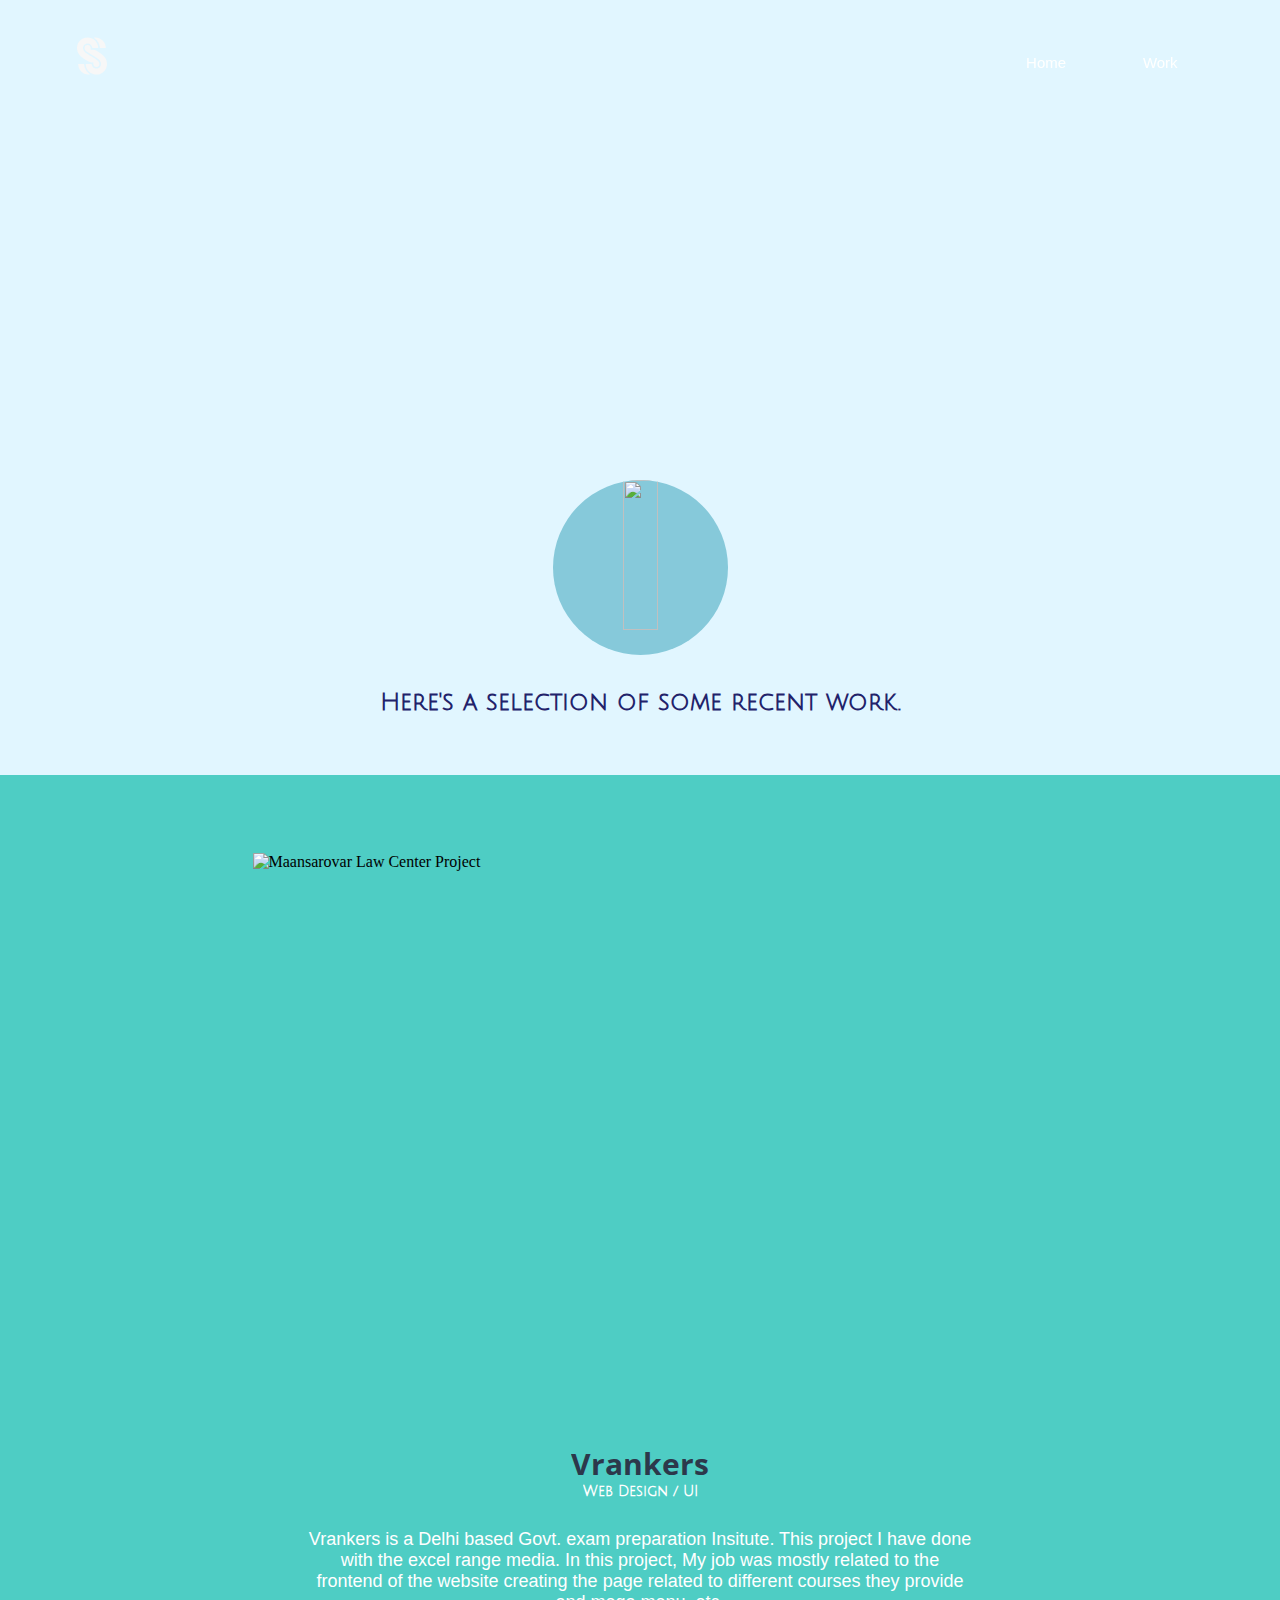
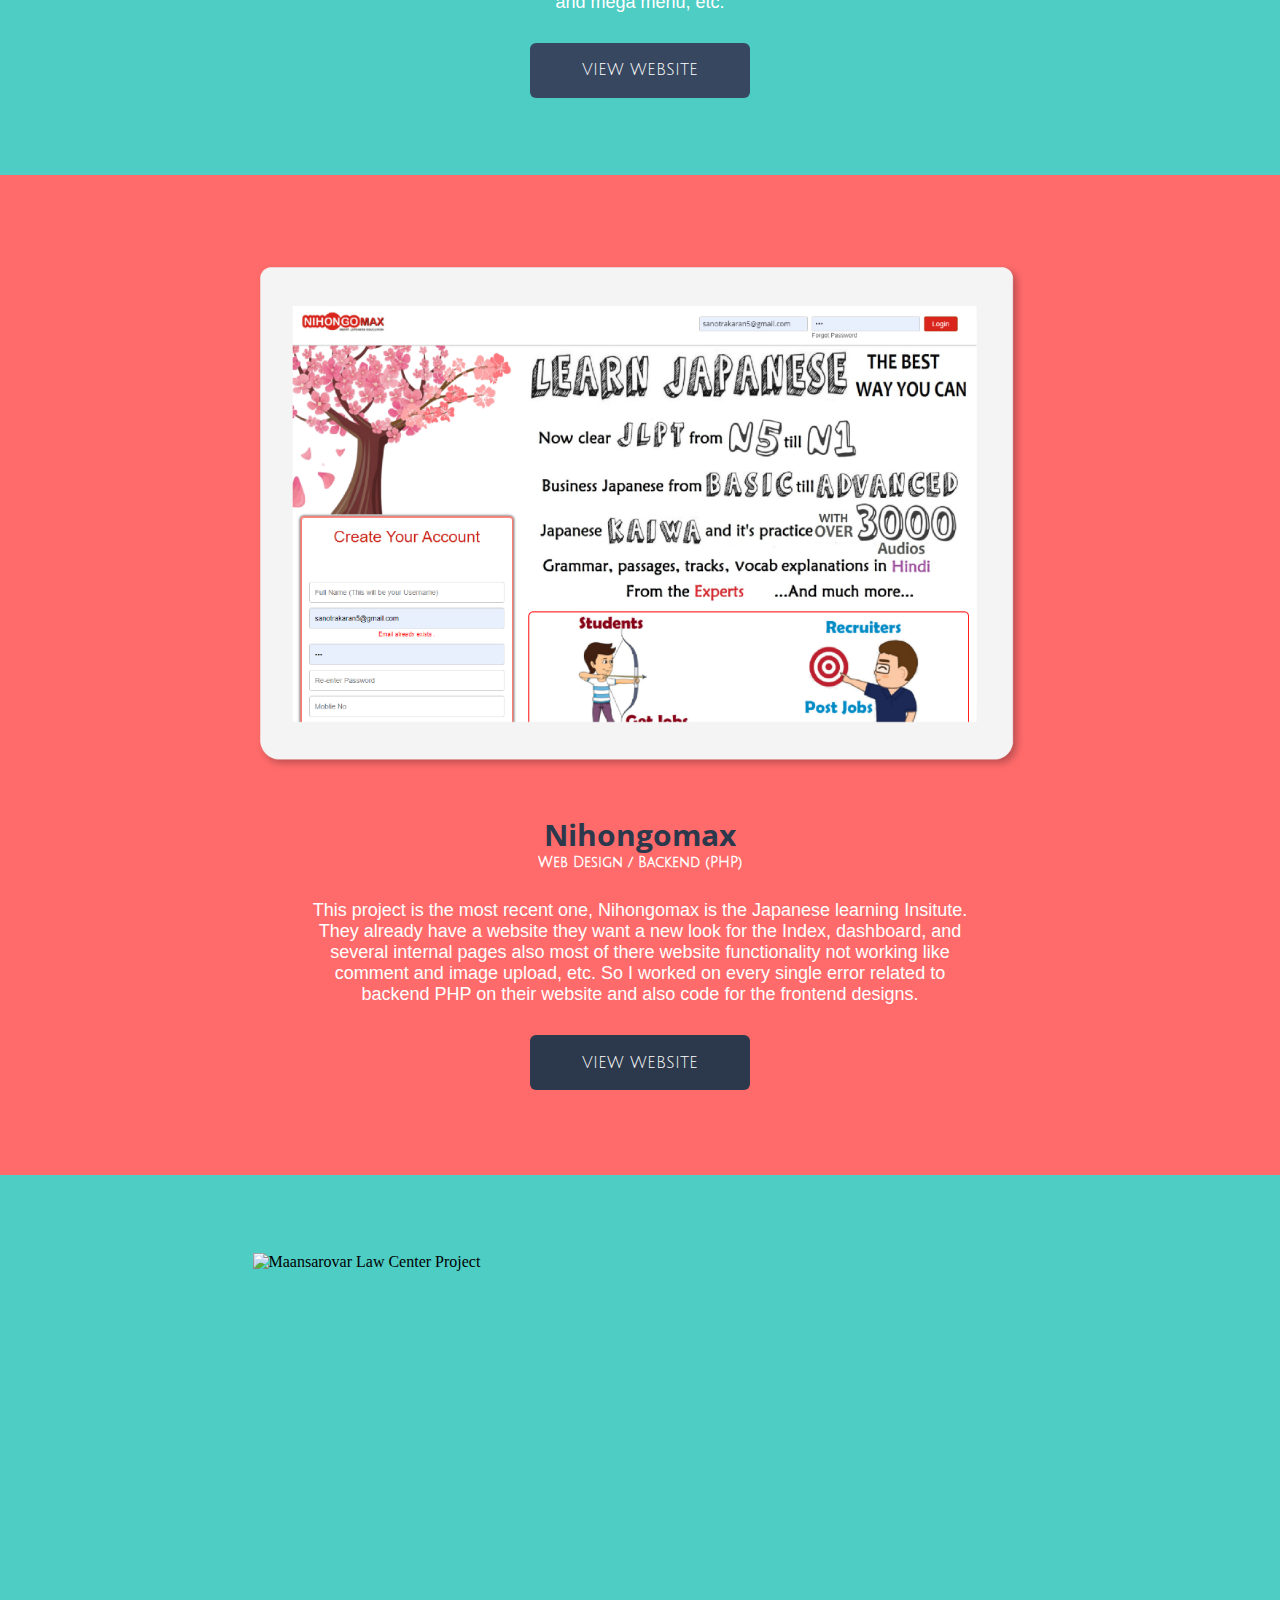
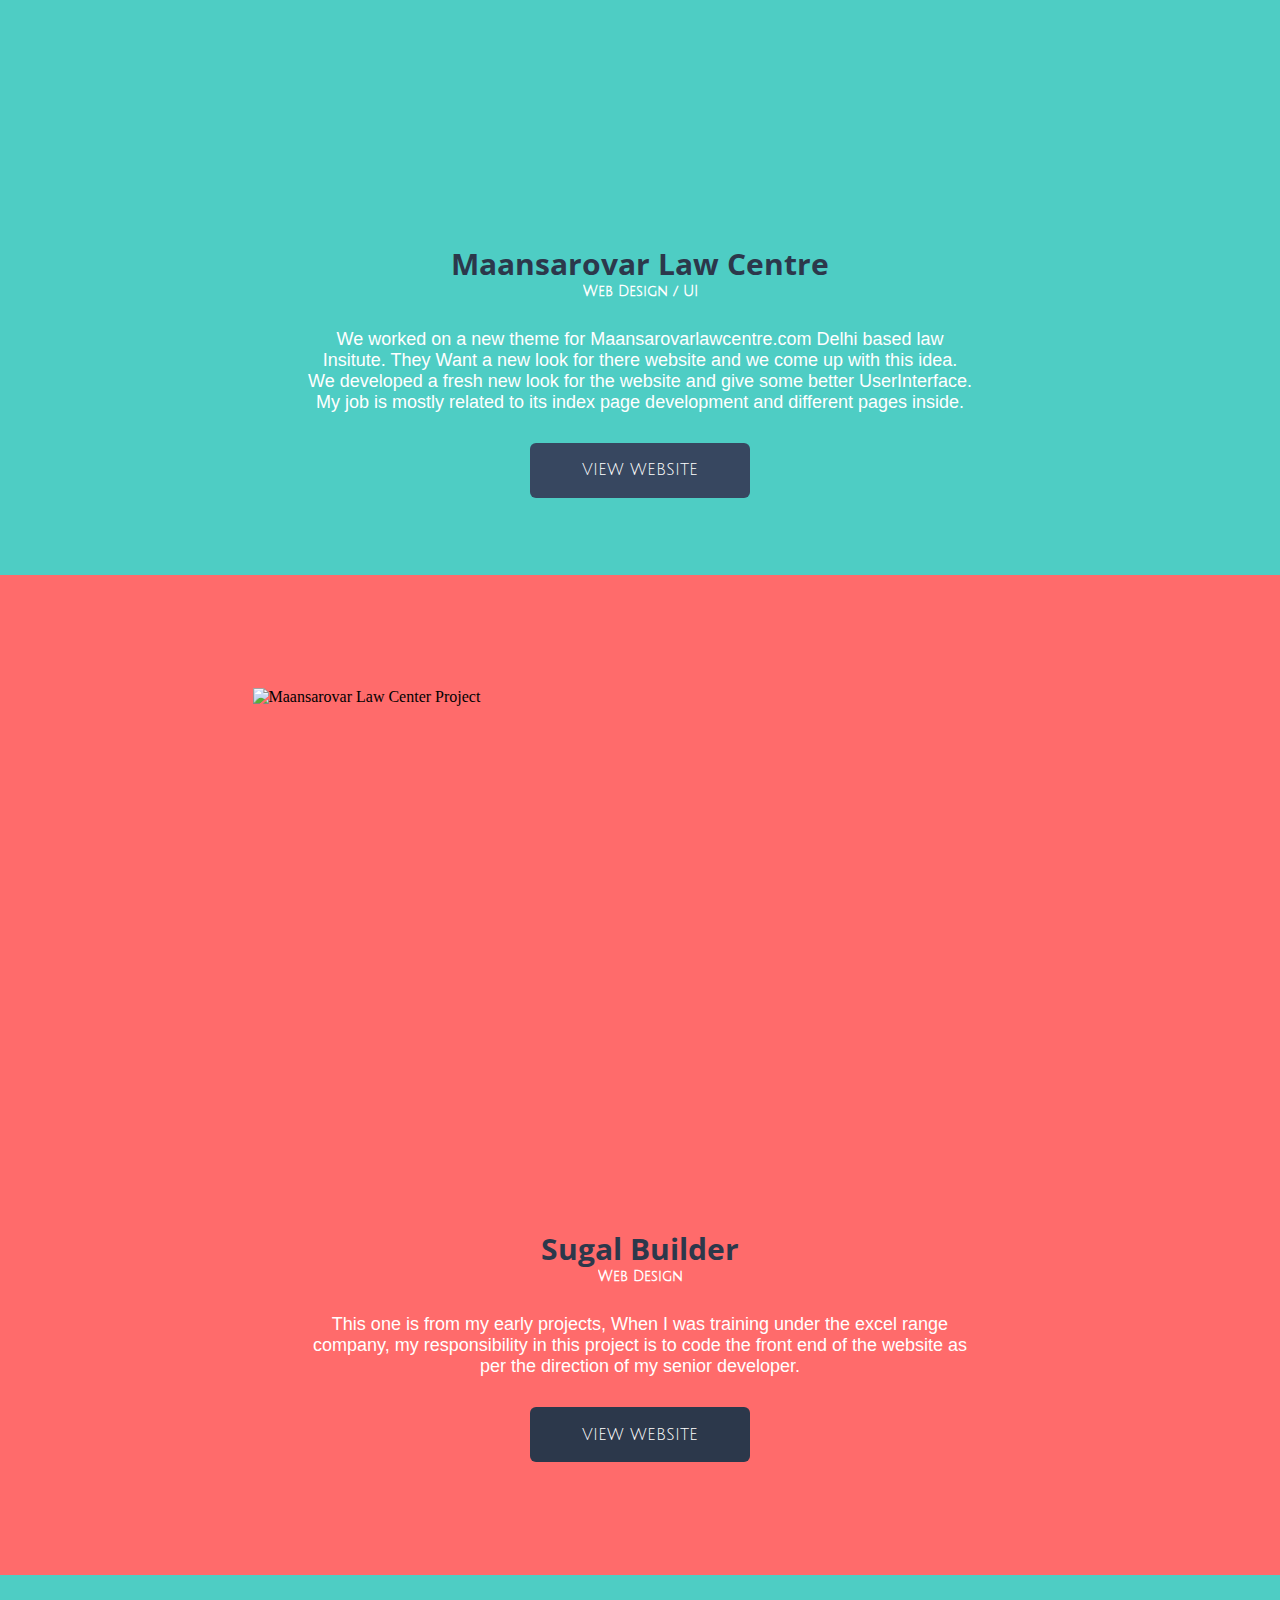
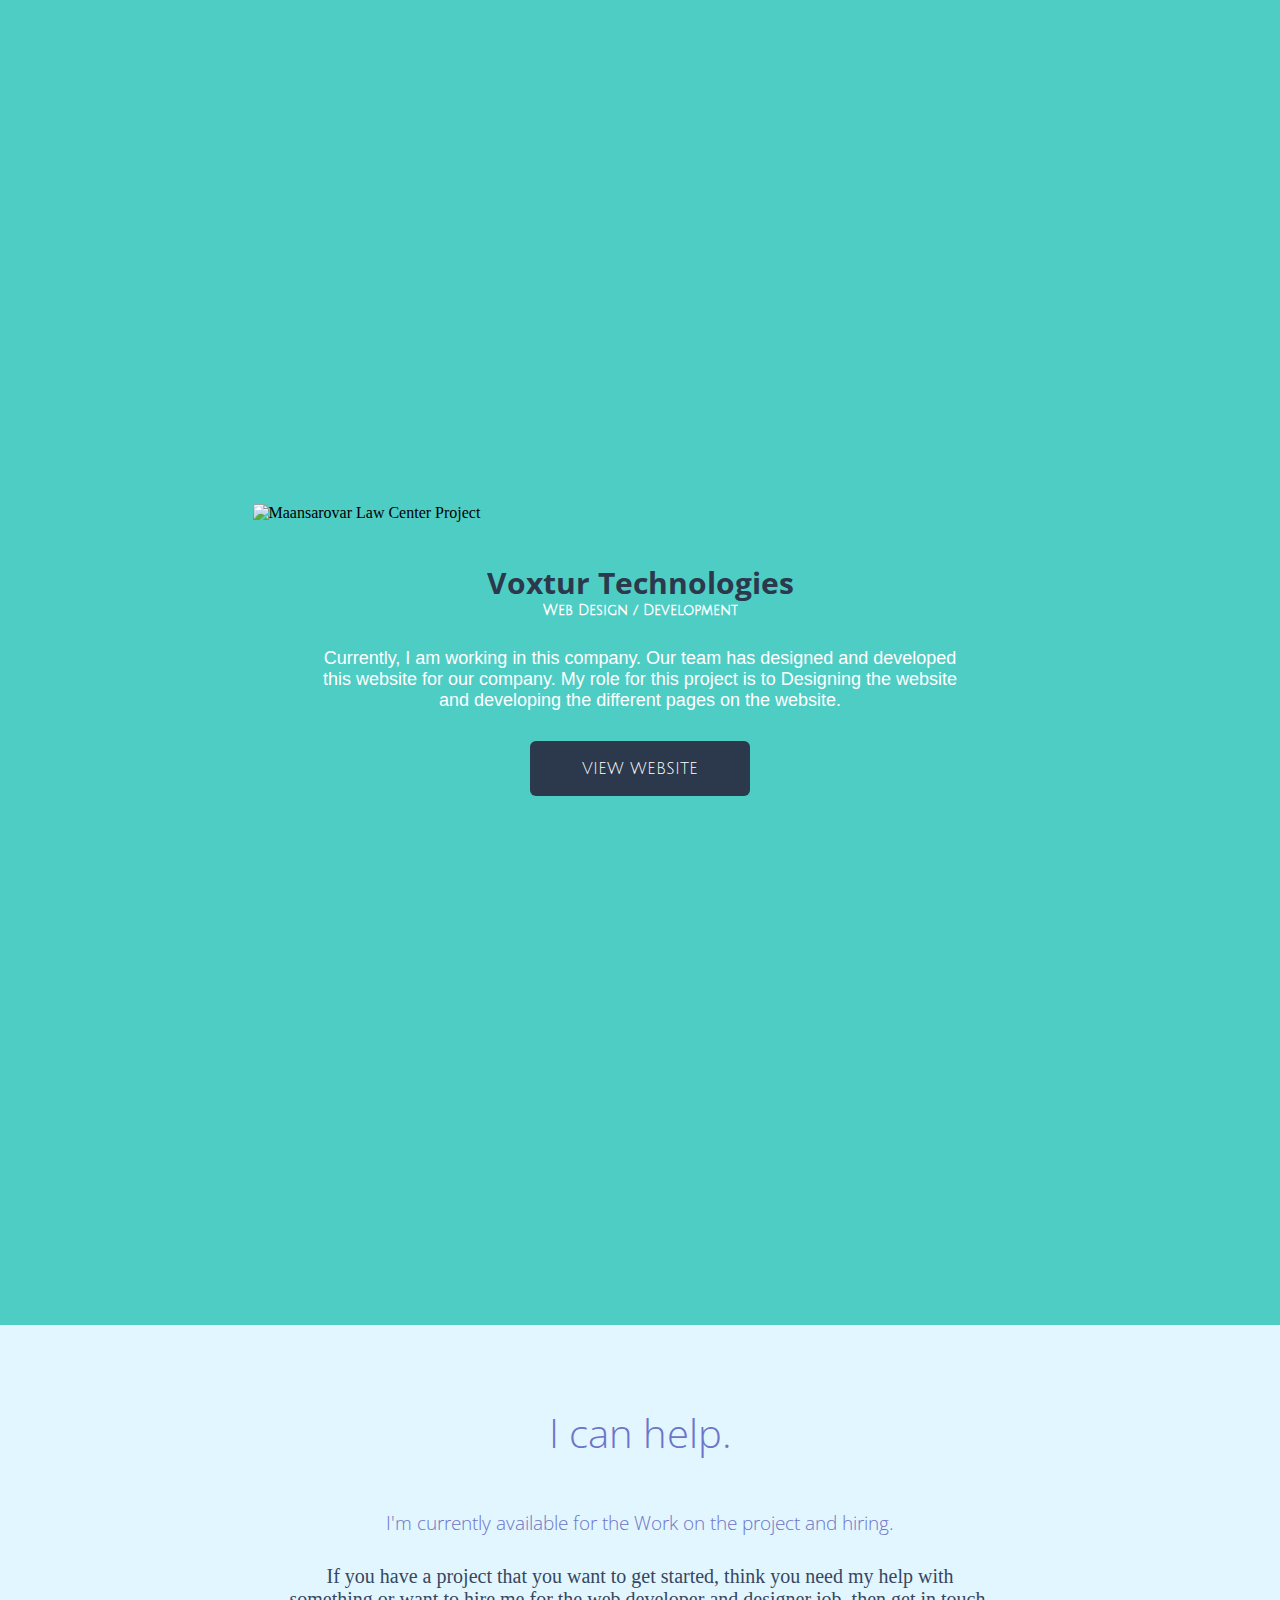
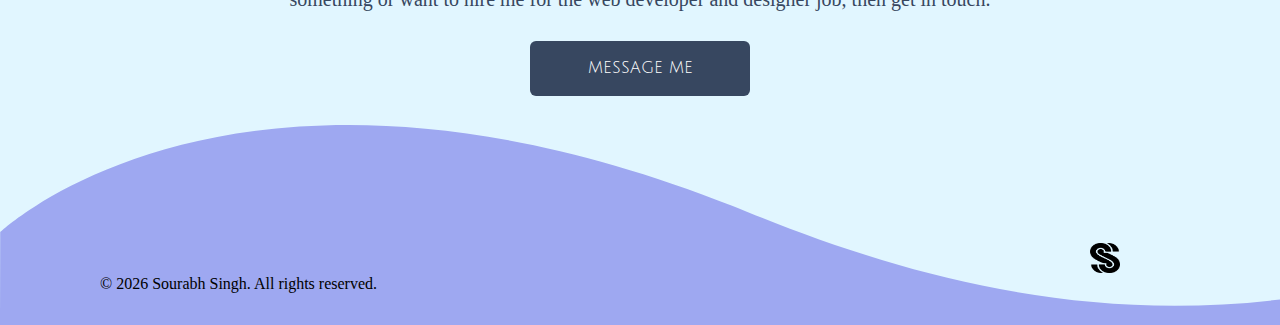
==== commit 01d89e51: "error fix" ====
--- a/work.html
+++ b/work.html
@@ -53,11 +53,9 @@
                 <div class="pro-btn">VIEW WEBSITE</div>
             </a>
         </div>
-        <div class="project-div mobo-div" style="background-color: #FF6B6B; height: 1350px;">
+        <div class="project-div" style="background-color: #FF6B6B;">
             <img src="assets/nihongomax.png" alt="Maansarovar Law Center Project" class="project-img img2"
-                style="height: auto;-webkit-box-shadow: 2px 4px 11px -6px rgba(0,0,0,0.75);
--moz-box-shadow: 2px 4px 11px -6px rgba(0,0,0,0.75);
-box-shadow: 2px 4px 11px -6px rgba(0,0,0,0.75);">
+                style="height: auto;">
             <h1 class="ph">Nihongomax</h1>
             <p></p>
             <h4 class="sph">Web Design / Backend (PHP)</h4>
